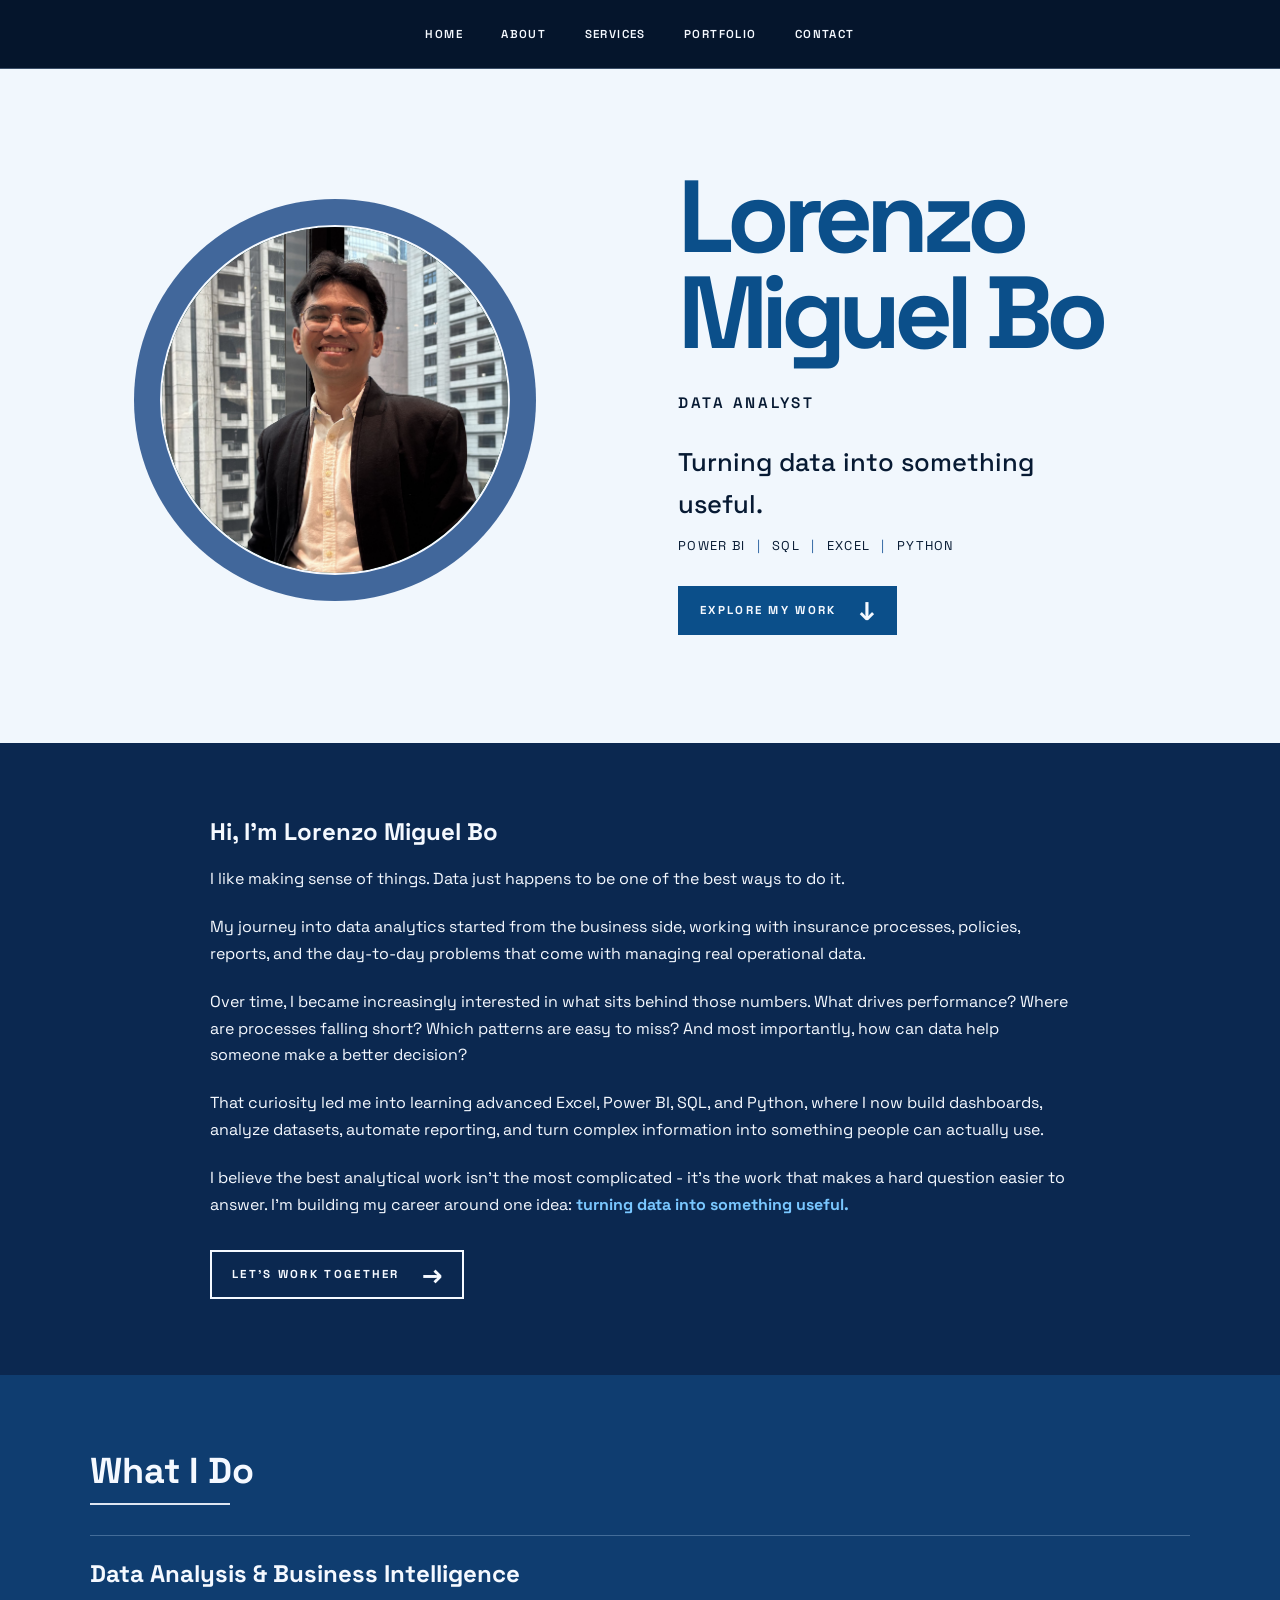
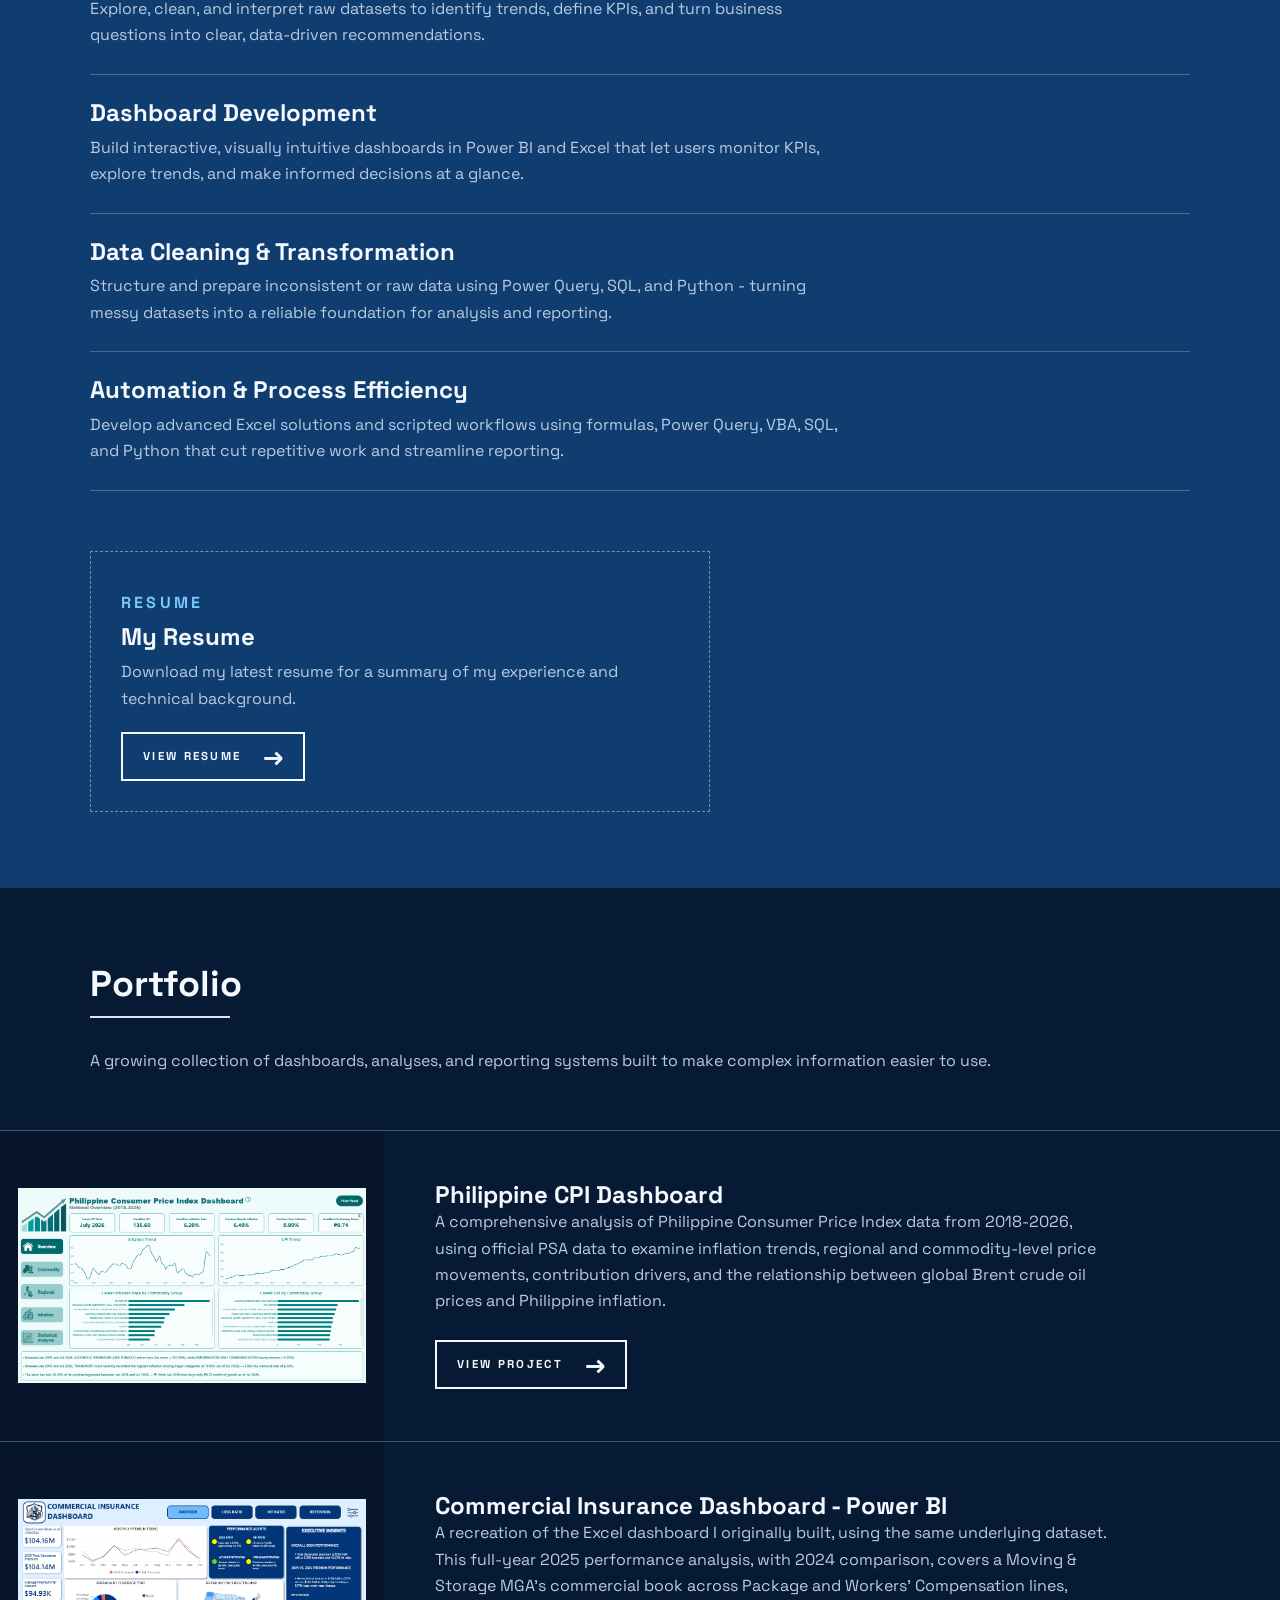
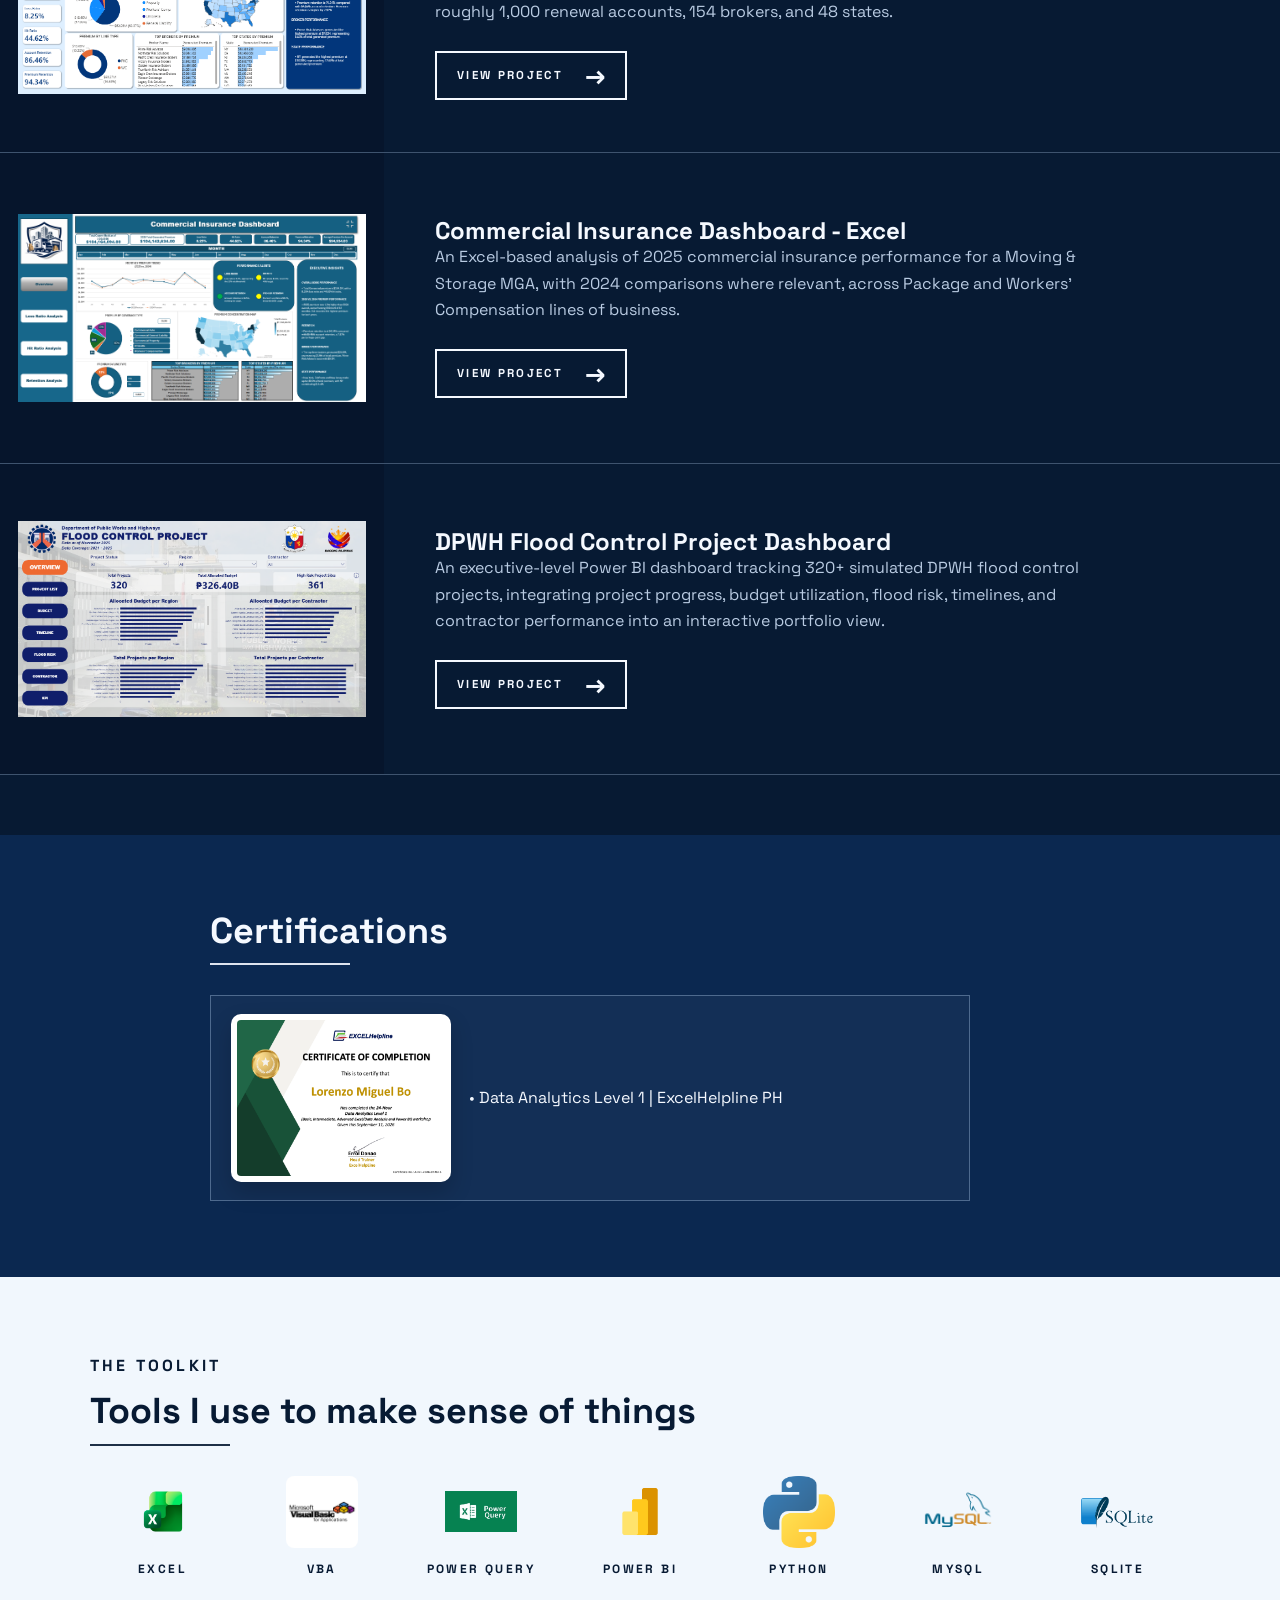
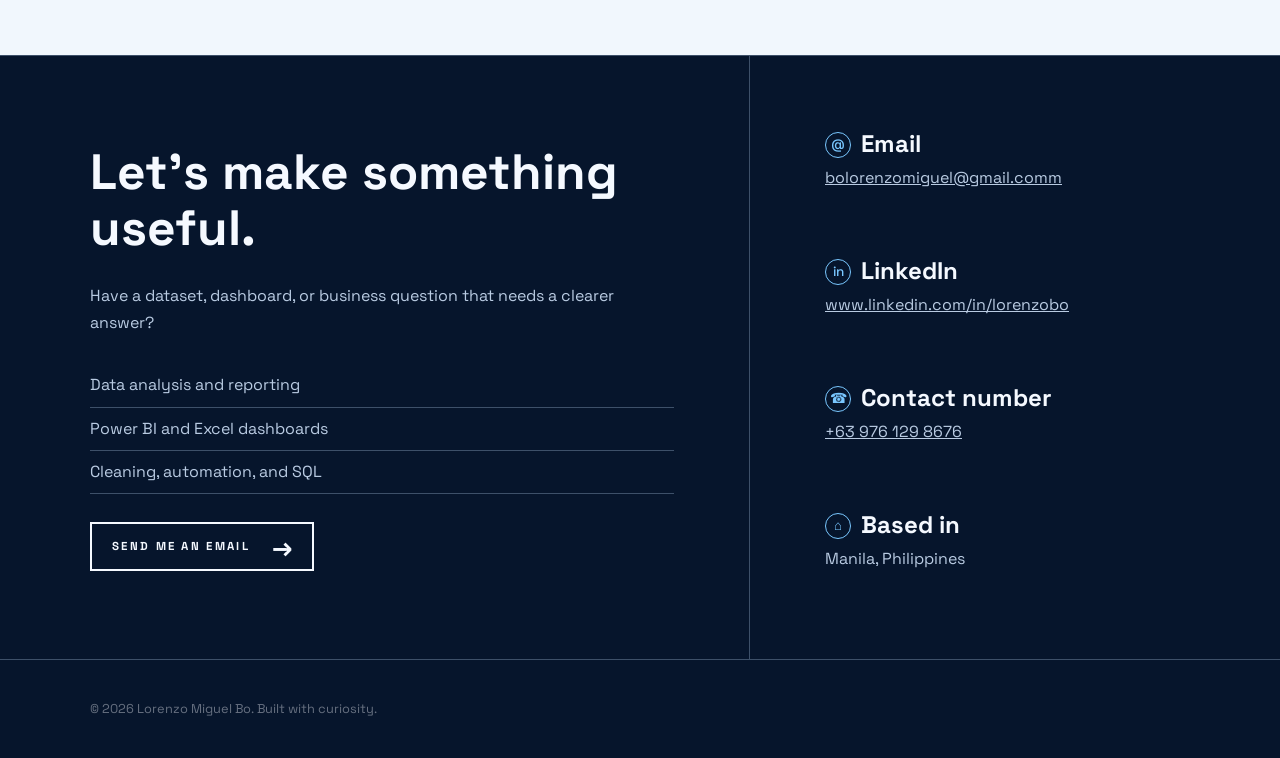
==== index.html @ 8371ee79 "Initial commit" ====
<!doctype html>
<html lang="en">
<head>
  <meta charset="utf-8">
  <meta name="viewport" content="width=device-width, initial-scale=1">
  <meta name="description" content="Lorenzo Miguel Bo - Data Analyst portfolio">
  <title>Lorenzo Miguel Bo | Data Analyst</title>
  <link rel="preconnect" href="https://fonts.googleapis.com">
  <link rel="preconnect" href="https://fonts.gstatic.com" crossorigin>
  <link href="https://fonts.googleapis.com/css2?family=DM+Mono:wght@400;500&family=Space+Grotesk:wght@400;500;600;700&display=swap" rel="stylesheet">
  <link rel="stylesheet" href="styles.css">
</head>
<body>
  <nav class="site-nav" aria-label="Main navigation">
    <div class="page-shell nav-inner">
      <div class="nav-links">
        <a href="#home">Home</a>
        <a href="#about">About</a>
        <a href="#what-i-do">Services</a>
        <a href="#portfolio">Portfolio</a>
        <a href="#contact">Contact</a>
      </div>
    </div>
  </nav>

  <header class="hero" id="home">
    <div class="page-shell">
      <div class="hero-grid">
        <div class="hero-photo portrait image-slot"><img src="Updated portrait.jpg" alt="Portrait of Lorenzo Miguel Bo"></div>
        <div class="hero-copy">
          <h1 class="hero-title">Lorenzo<br>Miguel Bo</h1>
          <p class="hero-kicker">Data Analyst</p>
          <p class="hero-tagline">Turning data into something useful.</p>
          <p class="hero-tools">Power BI <span>|</span> SQL <span>|</span> Excel <span>|</span> Python</p>
          <a class="button hero-button" href="#about">Explore my work <span aria-hidden="true">&#8595;</span></a>
        </div>
      </div>
    </div>
  </header>

  <main>
    <section class="section about" id="about">
      <div class="page-shell about-grid">
        <div class="copy">
          <h3>Hi, I'm Lorenzo Miguel Bo</h3>
          <p>I like making sense of things. Data just happens to be one of the best ways to do it.</p>
          <p>My journey into data analytics started from the business side, working with insurance processes, policies, reports, and the day-to-day problems that come with managing real operational data.</p>
          <p>Over time, I became increasingly interested in what sits behind those numbers. What drives performance? Where are processes falling short? Which patterns are easy to miss? And most importantly, how can data help someone make a better decision?</p>
          <p>That curiosity led me into learning advanced Excel, Power BI, SQL, and Python, where I now build dashboards, analyze datasets, automate reporting, and turn complex information into something people can actually use.</p>
          <p>I believe the best analytical work isn't the most complicated - it's the work that makes a hard question easier to answer. I'm building my career around one idea: <span class="tagline-highlight">turning data into something useful.</span></p>
          <a class="button" href="#contact">Let's work together <span aria-hidden="true">&#8594;</span></a>
        </div>
      </div>
    </section>

    <section class="section what-i-do" id="what-i-do">
      <div class="page-shell">
        <h2>What I Do</h2>
        <div class="short-rule"></div>
        <div class="expertise-list">
          <article class="expertise-item"><div><h3>Data Analysis &amp; Business Intelligence</h3><p>Explore, clean, and interpret raw datasets to identify trends, define KPIs, and turn business questions into clear, data-driven recommendations.</p></div></article>
          <article class="expertise-item"><div><h3>Dashboard Development</h3><p>Build interactive, visually intuitive dashboards in Power BI and Excel that let users monitor KPIs, explore trends, and make informed decisions at a glance.</p></div></article>
          <article class="expertise-item"><div><h3>Data Cleaning &amp; Transformation</h3><p>Structure and prepare inconsistent or raw data using Power Query, SQL, and Python - turning messy datasets into a reliable foundation for analysis and reporting.</p></div></article>
          <article class="expertise-item"><div><h3>Automation &amp; Process Efficiency</h3><p>Develop advanced Excel solutions and scripted workflows using formulas, Power Query, VBA, SQL, and Python that cut repetitive work and streamline reporting.</p></div></article>
        </div>
        <div class="resume-placeholder"><p class="eyebrow">Resume</p><h3>My Resume</h3><p>Download my latest resume for a summary of my experience and technical background.</p><a class="button" href="Resume/Lorenzo Miguel Bo - Resume.pdf" target="_blank" rel="noopener noreferrer">View resume <span aria-hidden="true">&#8594;</span></a></div>
      </div>
    </section>

    <section class="section portfolio" id="portfolio">
      <div class="page-shell">
        <h2>Portfolio</h2>
        <div class="short-rule"></div>
        <p class="section-lede">A growing collection of dashboards, analyses, and reporting systems built to make complex information easier to use.</p>
      </div>

      <div class="project-list">
        <article class="project-row">
          <div class="project-media image-slot"><img src="Philippine CPI Dashboard.png" alt="Philippine Consumer Price Index Power BI dashboard"></div>
          <div class="project-copy"><h3>Philippine CPI Dashboard</h3><p>A comprehensive analysis of Philippine Consumer Price Index data from 2018-2026, using official PSA data to examine inflation trends, regional and commodity-level price movements, contribution drivers, and the relationship between global Brent crude oil prices and Philippine inflation.</p><a class="button" href="philippine-cpi-dashboard.html">View project <span aria-hidden="true">&#8594;</span></a></div>
        </article>
        <article class="project-row">
          <div class="project-media image-slot"><img src="Commercial Insurance Dashboard - Power BI.png" alt="Commercial Insurance Power BI dashboard"></div>
          <div class="project-copy"><h3>Commercial Insurance Dashboard - Power BI</h3><p>A recreation of the Excel dashboard I originally built, using the same underlying dataset. This full-year 2025 performance analysis, with 2024 comparison, covers a Moving &amp; Storage MGA's commercial book across Package and Workers' Compensation lines, roughly 1,000 renewal accounts, 154 brokers, and 48 states.</p><a class="button" href="commercial-insurance-dashboard.html">View project <span aria-hidden="true">&#8594;</span></a></div>
        </article>
        <article class="project-row">
          <div class="project-media image-slot"><img src="Commercial Insurance Dashboard - Excel.png" alt="Commercial Insurance Excel dashboard"></div>
          <div class="project-copy"><h3>Commercial Insurance Dashboard - Excel</h3><p>An Excel-based analysis of 2025 commercial insurance performance for a Moving &amp; Storage MGA, with 2024 comparisons where relevant, across Package and Workers' Compensation lines of business.</p><a class="button" href="commercial-insurance-dashboard-excel.html">View project <span aria-hidden="true">&#8594;</span></a></div>
        </article>
        <article class="project-row">
          <div class="project-media image-slot"><img src="DPWH Flood Control Project Dashboard.png" alt="DPWH Flood Control Project dashboard"></div>
          <div class="project-copy"><h3>DPWH Flood Control Project Dashboard</h3><p>An executive-level Power BI dashboard tracking 320+ simulated DPWH flood control projects, integrating project progress, budget utilization, flood risk, timelines, and contractor performance into an interactive portfolio view.</p><a class="button" href="dpwh-flood-control-project-dashboard.html">View project <span aria-hidden="true">&#8594;</span></a></div>
        </article>
      </div>
    </section>

    <section class="section credentials">
      <div class="page-shell certifications">
        <h2>Certifications</h2>
        <div class="short-rule"></div>
        <div class="certificate-item">
          <img src="Certificates/Lorenzo Miguel Bo - Data Analytics Level 1.png" alt="Data Analytics Level 1 certificate from ExcelHelpline PH">
          <p>• Data Analytics Level 1 | ExcelHelpline PH</p>
        </div>
      </div>
    </section>

    <section class="section tools" id="tools"><div class="page-shell"><p class="eyebrow">The toolkit</p><h2>Tools I use to make sense of things</h2><div class="short-rule"></div><div class="tool-list">
      <div class="tool"><img src="Excel.png" alt=""><span>Excel</span></div>
      <div class="tool"><img src="VBA.png" alt=""><span>VBA</span></div>
      <div class="tool"><img src="Power Query.webp" alt=""><span>Power Query</span></div>
      <div class="tool"><img src="Power BI.png" alt=""><span>Power BI</span></div>
      <div class="tool"><img src="Python.webp" alt=""><span>Python</span></div>
      <div class="tool"><img src="MySQL.png" alt=""><span>MySQL</span></div>
      <div class="tool"><img src="SQLite.png" alt=""><span>SQLite</span></div>
    </div></div></section>

    <section class="contact" id="contact">
      <div class="page-shell contact-grid">
        <div class="contact-intro"><h2>Let's make something useful.</h2><p>Have a dataset, dashboard, or business question that needs a clearer answer?</p><ul class="contact-services"><li>Data analysis and reporting</li><li>Power BI and Excel dashboards</li><li>Cleaning, automation, and SQL</li></ul><a class="button" href="mailto:bolorenzomiguel@gmail.comm">Send me an email <span aria-hidden="true">&#8594;</span></a></div>
        <div class="contact-details"><div><h3><span class="contact-icon" aria-hidden="true">@</span>Email</h3><a href="mailto:bolorenzomiguel@gmail.comm">bolorenzomiguel@gmail.comm</a></div><div><h3><span class="contact-icon" aria-hidden="true">in</span>LinkedIn</h3><a href="https://www.linkedin.com/in/lorenzobo/" target="_blank" rel="noopener noreferrer">www.linkedin.com/in/lorenzobo</a></div><div><h3><span class="contact-icon" aria-hidden="true">&#9742;</span>Contact number</h3><a href="tel:+639761298676">+63 976 129 8676</a></div><div><h3><span class="contact-icon" aria-hidden="true">&#8962;</span>Based in</h3><p>Manila, Philippines</p></div></div>
      </div>
    </section>
  </main>

  <footer class="footer"><div class="page-shell"><p>&copy; 2026 Lorenzo Miguel Bo. Built with curiosity.</p></div></footer>
</body>
</html>
---- styles.css ----
:root {
  --ink: #f5f9ff;
  --muted: #b9cbe2;
  --navy: #071a33;
  --navy-soft: #0d2d56;
  --line: rgba(190, 216, 245, 0.3);
  --aqua: #79c7ff;
  --card-ink: #102f58;
  --green: #5ca9ee;
}

* { box-sizing: border-box; }
html { scroll-behavior: smooth; }
body { margin: 0; background: var(--navy); color: var(--ink); font-family: "Space Grotesk", sans-serif; line-height: 1.65; }
a { color: inherit; }
.page-shell { width: min(1100px, calc(100% - 9vw)); margin: 0 auto; }
.site-nav { position: sticky; top: 0; z-index: 20; background: rgba(6, 21, 44, .96); border-bottom: 1px solid var(--line); backdrop-filter: blur(12px); }
.nav-inner { min-height: 68px; display: flex; align-items: center; justify-content: center; gap: 30px; }
.nav-links { display: flex; align-items: center; gap: clamp(18px, 3vw, 42px); }
.nav-links a { color: var(--ink); font-size: .72rem; font-weight: 600; letter-spacing: .12em; text-decoration: none; text-transform: uppercase; }
.nav-links a:hover, .nav-links a:focus-visible { color: var(--aqua); }
.section { padding: 76px 0; }
.hero { background: #f1f7fd; color: var(--navy); padding: 96px 0 108px; }
.hero-grid { display: grid; grid-template-columns: minmax(280px, 390px) 1fr; align-items: center; gap: clamp(50px, 10vw, 130px); max-width: 960px; margin: 0 auto; }
.hero-photo { width: min(390px, 80vw); border: 0; background: #41679b; box-shadow: 0 0 0 26px #41679b; animation: hero-reveal 900ms cubic-bezier(.22, 1, .36, 1) 900ms both; }
.hero-copy { padding-top: 4px; }
.hero-kicker, .hero-tagline, .hero-tools { color: var(--navy); }
.hero-kicker { margin: 28px 0 16px; font-size: .95rem; font-weight: 600; letter-spacing: .18em; text-transform: uppercase; animation: hero-reveal 700ms ease-out 2500ms both; }
.hero h1 { color: #0b4f8a; font-size: clamp(3.5rem, 8vw, 6.6rem); letter-spacing: -.07em; line-height: .94; }
.hero-title { animation: hero-title-in 850ms cubic-bezier(.22, 1, .36, 1) 150ms both; }
.hero-tagline { margin: 26px 0 10px; font-size: clamp(1.2rem, 2vw, 1.65rem); font-weight: 500; animation: hero-reveal 700ms ease-out 2800ms both; }
.hero-tools { margin: 0 0 30px; font-size: .8rem; letter-spacing: .1em; text-transform: uppercase; animation: hero-reveal 700ms ease-out 3050ms both; }
.hero-tools span { color: #3b6fa8; padding: 0 7px; }
.hero-button { animation: hero-reveal 700ms ease-out 3300ms both; }
.hero .button { border-color: #0b4f8a; background: #0b4f8a; color: var(--ink); }
.hero .button:hover { background: #083961; color: var(--ink); }
.site-nav { visibility: hidden; animation: nav-reveal 700ms ease-out 1900ms both; }
@keyframes hero-title-in {
  from { opacity: 0; transform: translateY(24px); }
  to { opacity: 1; transform: translateY(0); }
}
@keyframes hero-reveal {
  from { opacity: 0; transform: translateY(18px); }
  to { opacity: 1; transform: translateY(0); }
}
@keyframes nav-reveal {
  from { opacity: 0; transform: translateY(-12px); visibility: hidden; }
  to { opacity: 1; transform: translateY(0); visibility: visible; }
}
@media (prefers-reduced-motion: reduce) {
  .site-nav, .hero-title, .hero-photo, .hero-kicker, .hero-tagline, .hero-tools, .hero-button { animation: none; opacity: 1; transform: none; visibility: visible; }
}
.eyebrow, .button, .tool-list span { letter-spacing: .2em; text-transform: uppercase; font-weight: 700; }
.eyebrow { color: var(--aqua); font-size: 1rem; margin: 0 0 12px; }
.eyebrow span { color: var(--ink); }
.rule, .short-rule { height: 2px; background: var(--ink); }
.rule { width: 100%; margin-bottom: 26px; }
.short-rule { width: 140px; margin: 12px 0 30px; opacity: .9; }
h1, h2, h3, h4 { font-family: "Space Grotesk", sans-serif; line-height: 1.12; }
h1 { font-size: clamp(3.4rem, 7vw, 6.8rem); letter-spacing: -.05em; margin: 0; max-width: 1050px; }
h1 em { color: var(--aqua); font-style: normal; }
h2 { font-size: 2.25rem; margin: 0; }
h3 { font-size: 1.5rem; margin: 0; }
p { color: var(--muted); }
.hero-bottom { display: flex; align-items: center; gap: 42px; margin-top: 62px; max-width: 830px; }
.intro { max-width: 470px; margin: 0; text-transform: uppercase; letter-spacing: .2em; font-size: .77rem; font-weight: 700; color: var(--ink); }
.button { display: inline-flex; align-items: center; justify-content: center; gap: 22px; border: 2px solid var(--ink); padding: 13px 20px; text-decoration: none; font-size: .72rem; white-space: nowrap; transition: background .2s, color .2s, transform .2s; }
.button span { font-size: 1.6rem; line-height: 0; letter-spacing: 0; }
.button:hover { background: var(--ink); color: var(--navy); transform: translateY(-2px); }
.about { background: #0b2850; }
.about-grid { display: block; max-width: 860px; }
.image-slot { background: #214d47; display: grid; place-items: center; color: var(--aqua); text-align: center; font-size: .8rem; padding: 24px; }
.portrait { width: min(350px, 80vw); aspect-ratio: 1; border-radius: 50%; border: 2px solid var(--ink); overflow: hidden; padding: 0; }
.portrait img { width: 100%; height: 100%; object-fit: cover; object-position: center 30%; display: block; filter: saturate(.88); }
.copy h3 { margin: 0 0 20px; color: var(--ink); }
.copy p { margin: 0 0 22px; color: var(--ink); }
.copy strong { color: var(--ink); }
.tagline-highlight { color: #79c7ff; font-weight: 700; }
.copy .button { margin-top: 10px; }
.what-i-do { background: #0f3d70; }
.expertise-list { border-top: 1px solid var(--line); }
.expertise-item { display: grid; grid-template-columns: 1fr; padding: 25px 0; border-bottom: 1px solid var(--line); }
.expertise-item > span { color: var(--aqua); font-family: "DM Mono", monospace; font-size: .8rem; padding-top: 4px; }
.expertise-item h3 { color: var(--ink); margin: 0 0 8px; }
.expertise-item p { max-width: 760px; margin: 0; }
.resume-placeholder { margin-top: 60px; border: 1px dashed rgba(190, 216, 245, .55); padding: 30px; max-width: 620px; }
.resume-placeholder .eyebrow { margin-bottom: 8px; }
.resume-placeholder h3 { margin: 0; }
.resume-placeholder p { margin: 8px 0 20px; }
.portfolio { background: var(--navy); padding-bottom: 60px; }
.section-lede { max-width: 930px; margin: 0 0 55px; }
.project-list { border-top: 1px solid var(--line); }
.project-row { display: grid; grid-template-columns: 30% 1fr; min-height: 310px; border-bottom: 1px solid var(--line); }
.project-media { min-height: 310px; border-radius: 0; padding: 18px; display: flex; align-items: center; justify-content: center; background: #06152c; }
.project-media img { display: block; width: 100%; height: 100%; max-height: 274px; object-fit: contain; object-position: center; }
.project-copy { display: flex; flex-direction: column; justify-content: center; align-items: flex-start; padding: 40px 7vw 40px 4vw; }
.project-label { color: var(--aqua); font-family: "DM Mono", monospace; font-size: .72rem; letter-spacing: .12em; text-transform: uppercase; margin: 0 0 12px !important; }
.project-copy p { max-width: 680px; margin: 0 0 25px; }
.center-button { text-align: center; padding-top: 52px; }
.center-button .button { min-width: 360px; }
.credentials { background: #0b2850; }
.certifications { max-width: 860px; }
.certificate-placeholder { border: 1px dashed rgba(190, 216, 245, .55); padding: 24px; max-width: 620px; }
.certificate-item { display: flex; align-items: center; gap: 18px; border: 1px solid rgba(190, 216, 245, .35); background: rgba(255, 255, 255, .03); padding: 18px 20px; max-width: 760px; }
.certificate-item img { width: min(220px, 46vw); height: auto; object-fit: contain; border-radius: 10px; background: #ffffff; padding: 6px; box-shadow: 0 10px 22px rgba(0, 0, 0, 0.18); }
.certificate-item p { margin: 0; color: var(--ink); font-size: 1rem; }
.plain-list { color: var(--muted); padding-left: 24px; }
.plain-list li { margin: 9px 0; }
.subheading { margin-top: 48px; }
.tools { background: #f1f7fd; color: var(--navy); min-height: 260px; }
.tools .eyebrow, .tools h2, .tools .tool span { color: var(--navy); }
.tools .short-rule { background: var(--navy); }
.tool-list { display: grid; grid-template-columns: repeat(7, 1fr); gap: 14px; }
.tool { min-width: 0; display: flex; flex-direction: column; align-items: center; gap: 12px; color: var(--ink); text-align: center; }
.tool img { width: 72px; height: 72px; object-fit: contain; border-radius: 8px; }
.tool span { color: var(--ink); font-size: .75rem; }
.contact { background: #06152c; border-top: 1px solid var(--line); }
.contact-grid { display: grid; grid-template-columns: 1.2fr .8fr; }
.contact-intro { padding: 88px 75px 88px 0; border-right: 1px solid var(--line); }
.contact-intro h2 { font-size: 3.1rem; }
.contact-intro p { max-width: 590px; margin-top: 28px; }
.contact-services { list-style: none; padding: 0; max-width: 600px; margin: 28px 0; }
.contact-services li { border-bottom: 1px solid var(--line); padding: 8px 0; color: var(--muted); }
.contact-details { padding: 75px 0 50px 75px; display: grid; gap: 30px; }
.contact-details h3 { font-family: "Space Grotesk", sans-serif; margin-bottom: 7px; display: flex; align-items: center; gap: 10px; }
.contact-icon { width: 26px; height: 26px; display: inline-grid; place-items: center; border: 1px solid var(--aqua); border-radius: 50%; color: var(--aqua); font-size: .85rem; font-weight: 500; }
.contact-details p, .contact-details a { margin: 0; color: var(--muted); }
.footer { background: #06152c; border-top: 1px solid var(--line); padding: 38px 0; }
.socials { display: flex; gap: 12px; margin-bottom: 20px; }
.socials a { width: 32px; height: 32px; display: grid; place-items: center; border-radius: 50%; background: var(--ink); color: var(--navy); font-weight: 700; text-decoration: none; }
.footer p { margin: 0; color: rgba(198, 201, 212, .5); font-size: .8rem; }

@media (max-width: 850px) {
  .hero { padding: 82px 0 94px; }
  .hero-grid { grid-template-columns: 1fr; gap: 52px; }
  .hero-photo { margin: 0 auto; }
  .hero-copy { text-align: center; }
  .hero .button { margin: 0 auto; }
  .about-grid, .contact-grid { grid-template-columns: 1fr; display: grid; }
  .tool-list { grid-template-columns: repeat(4, 1fr); }
  .project-row { display: flex; flex-direction: column; }
  .project-media { min-height: 240px; padding: 14px; }
  .project-media img { max-height: 212px; }
  .project-copy { padding: 38px 9vw 48px; }
  .contact-intro { border-right: 0; border-bottom: 1px solid var(--line); padding: 65px 0; }
  .contact-details { padding: 55px 0 65px; }
}

@media (max-width: 520px) {
  .page-shell { width: min(100% - 40px, 1100px); }
  .nav-inner { min-height: 60px; }
  .nav-links { width: 100%; justify-content: space-between; gap: 8px; }
  .nav-links a { font-size: .59rem; letter-spacing: .05em; }
  .hero h1 { font-size: 3.8rem; }
  .eyebrow { font-size: .8rem; }
  .intro { font-size: .68rem; }
  .section { padding: 58px 0; }
  .center-button .button { min-width: 0; width: 100%; }
  .contact-intro h2 { font-size: 2.55rem; }
}
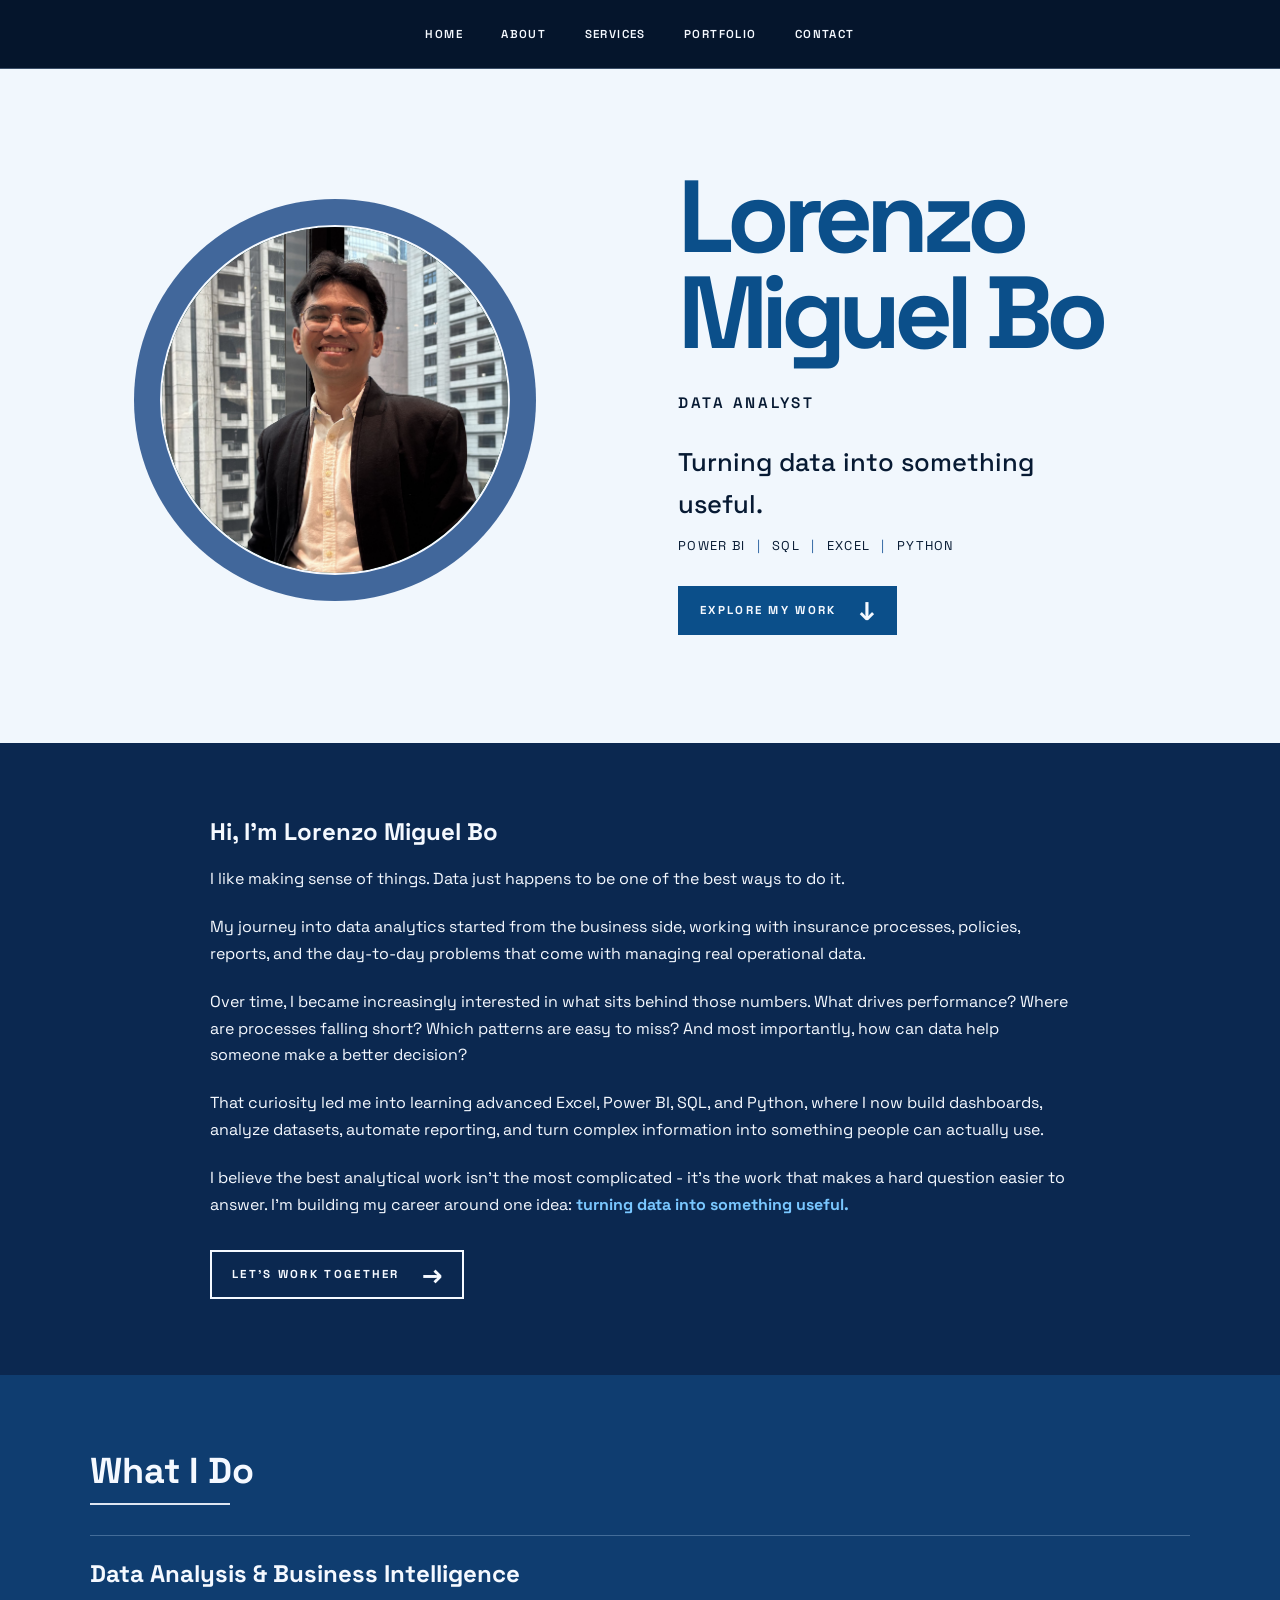
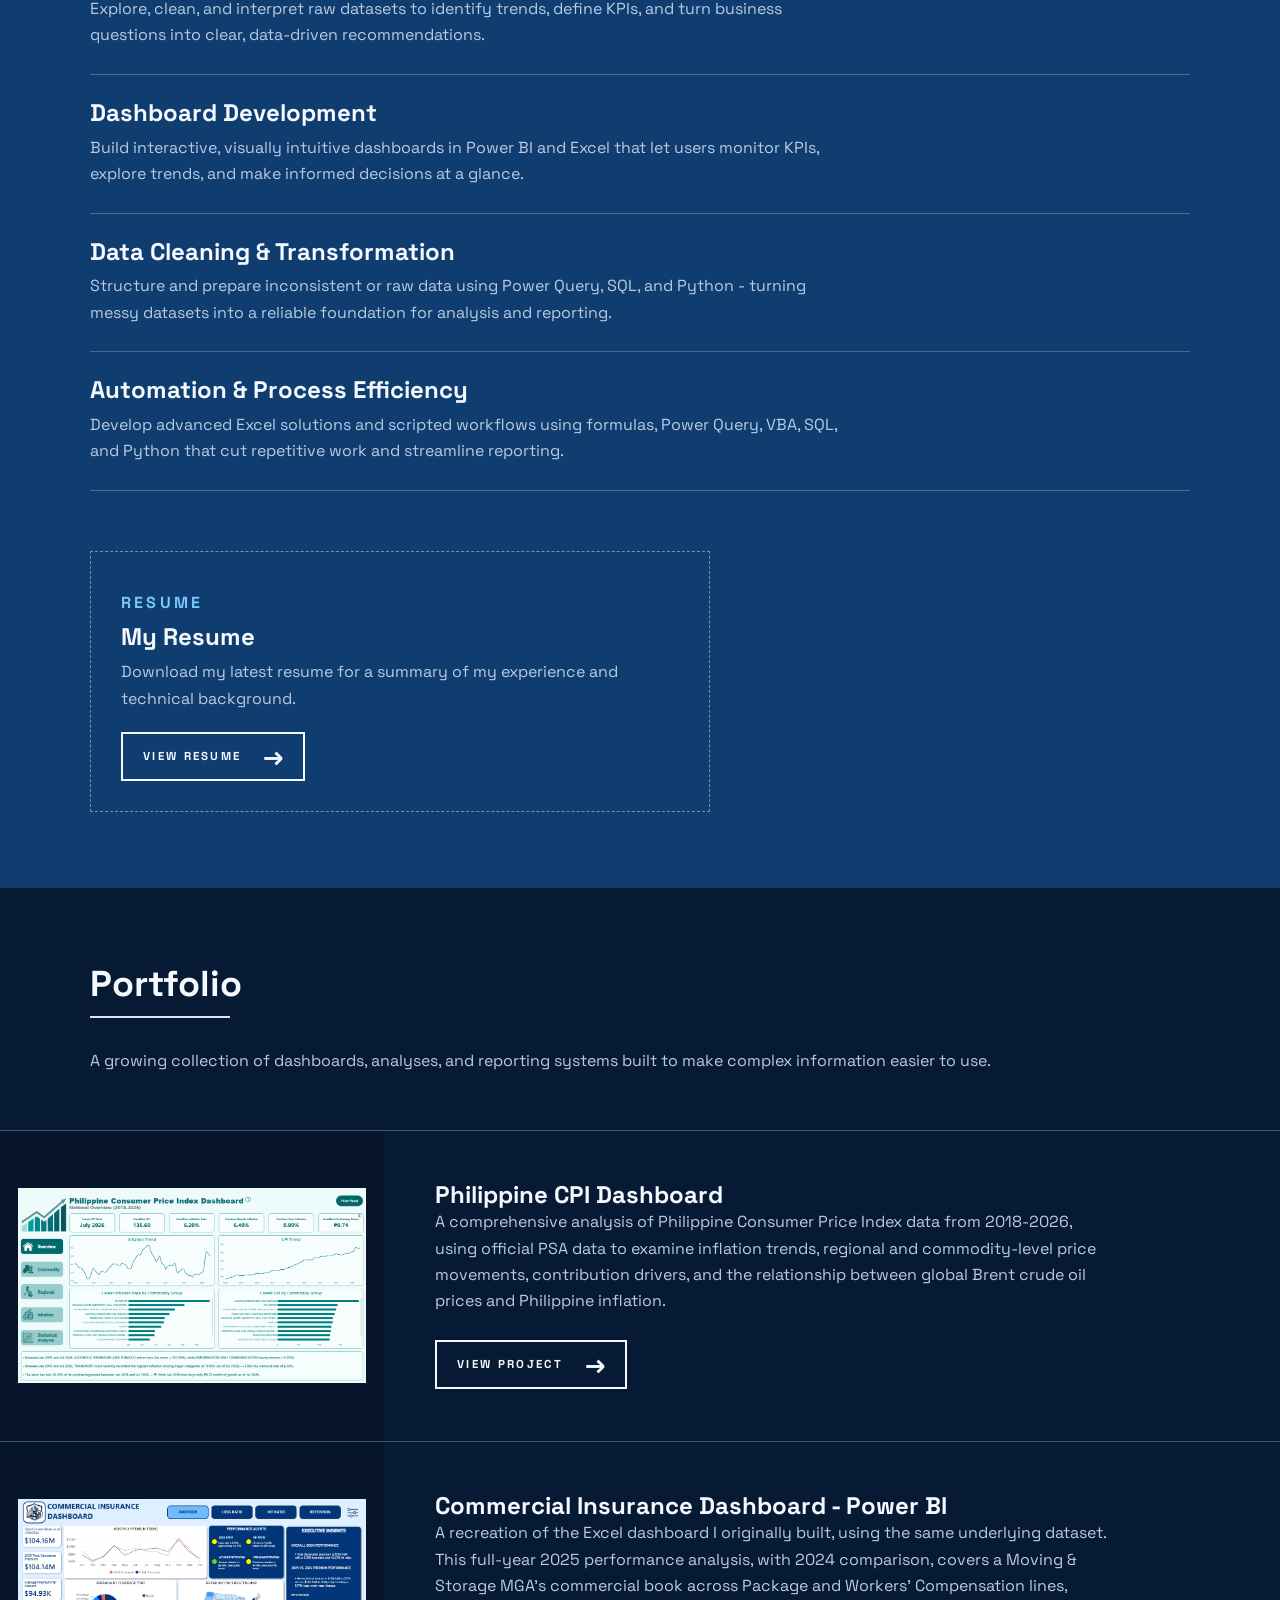
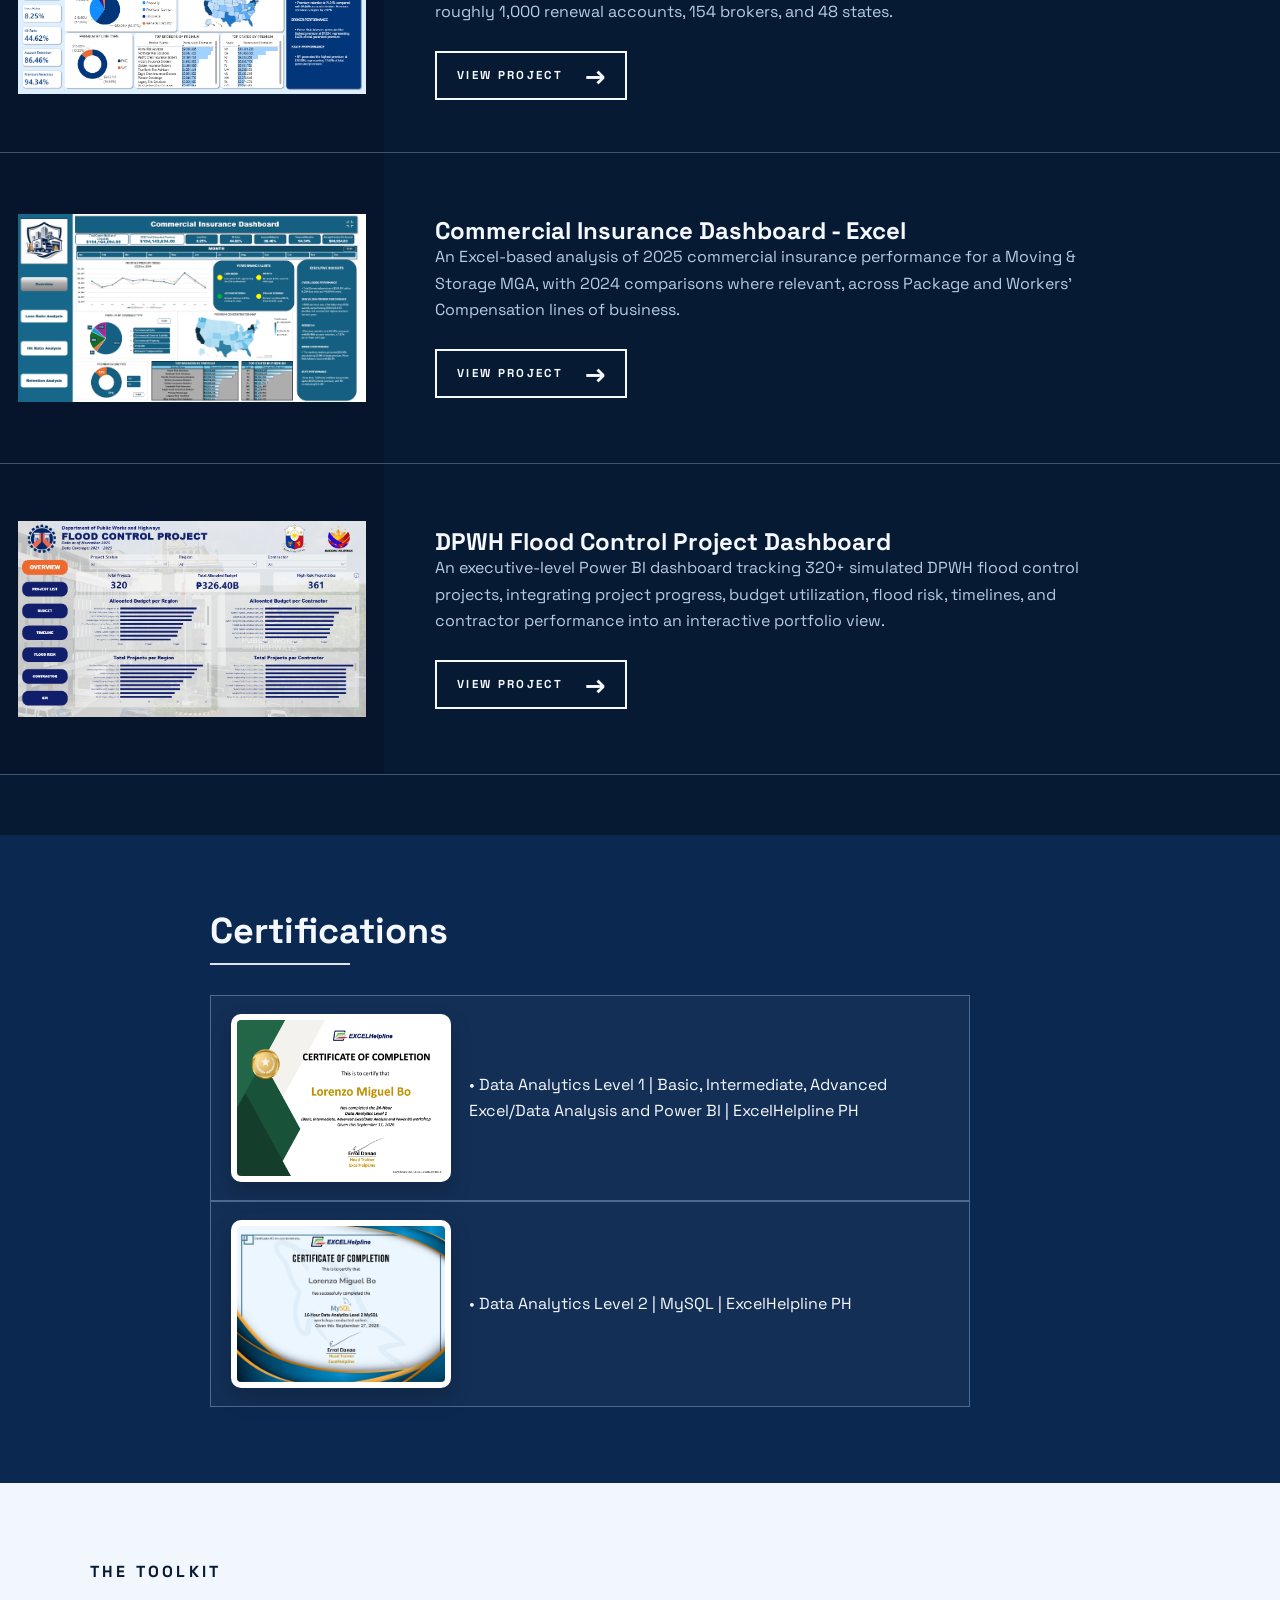
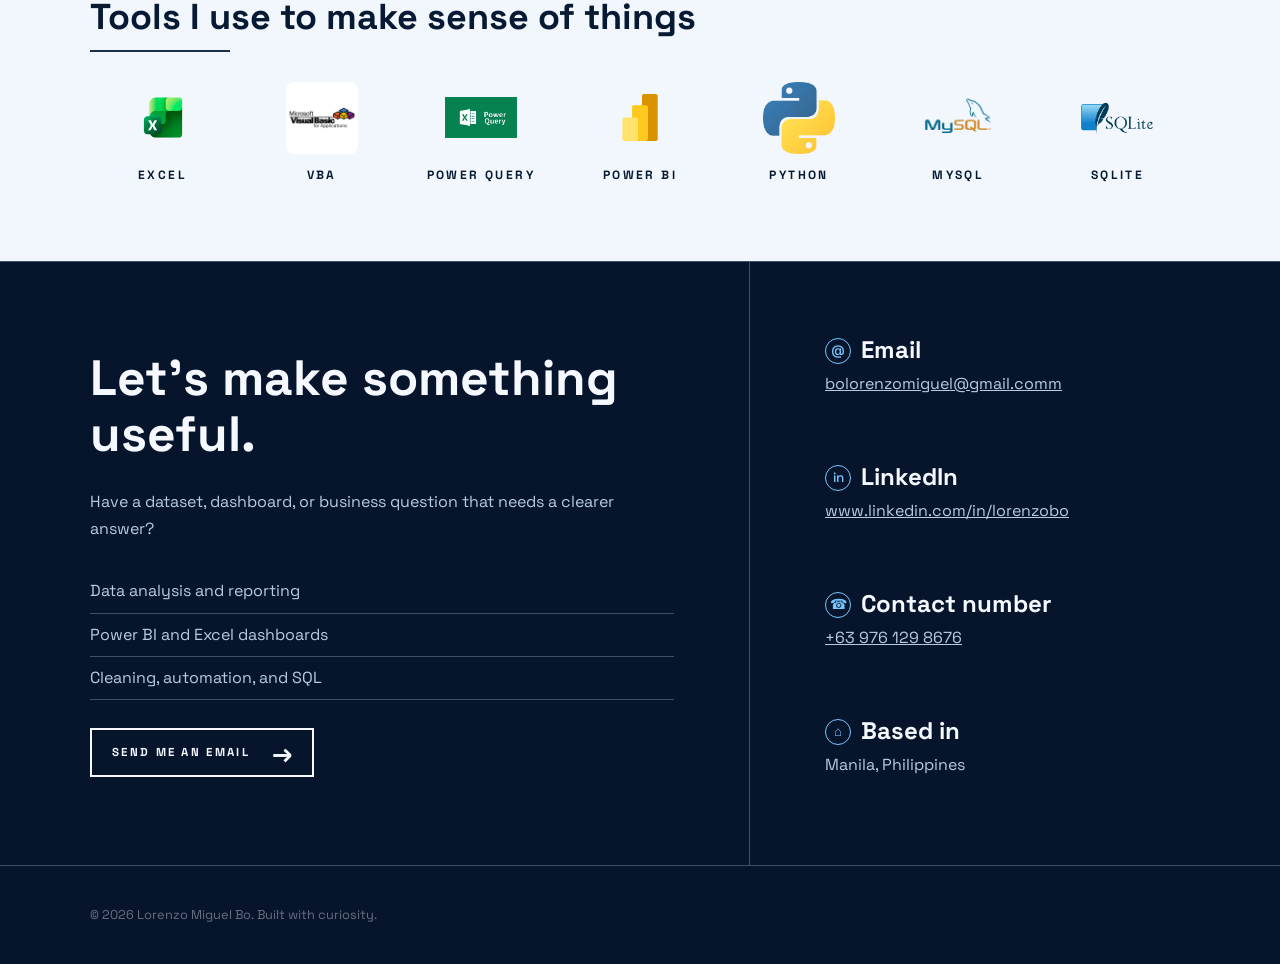
==== commit 8aac319e: "Update files" ====
--- a/index.html
+++ b/index.html
@@ -100,7 +100,11 @@
         <div class="short-rule"></div>
         <div class="certificate-item">
           <img src="Certificates/Lorenzo Miguel Bo - Data Analytics Level 1.png" alt="Data Analytics Level 1 certificate from ExcelHelpline PH">
-          <p>• Data Analytics Level 1 | ExcelHelpline PH</p>
+          <p>• Data Analytics Level 1 | Basic, Intermediate, Advanced Excel/Data Analysis and Power BI | ExcelHelpline PH</p>
+        </div>
+        <div class="certificate-item">
+          <img src="Certificates/Lorenzo Miguel Bo - Data Analytics Level 2.jpg" alt="Data Analytics Level 2 certificate from ExcelHelpline PH">
+          <p>• Data Analytics Level 2 | MySQL | ExcelHelpline PH</p>
         </div>
       </div>
     </section>
--- a/styles.css
+++ b/styles.css
@@ -13,6 +13,13 @@
 html { scroll-behavior: smooth; }
 body { margin: 0; background: var(--navy); color: var(--ink); font-family: "Space Grotesk", sans-serif; line-height: 1.65; }
 a { color: inherit; }
+.video-frame iframe {
+  display: block;
+  width: 100%;
+  aspect-ratio: 16 / 9;
+  height: auto;
+  border: 0;
+}
 .page-shell { width: min(1100px, calc(100% - 9vw)); margin: 0 auto; }
 .site-nav { position: sticky; top: 0; z-index: 20; background: rgba(6, 21, 44, .96); border-bottom: 1px solid var(--line); backdrop-filter: blur(12px); }
 .nav-inner { min-height: 68px; display: flex; align-items: center; justify-content: center; gap: 30px; }
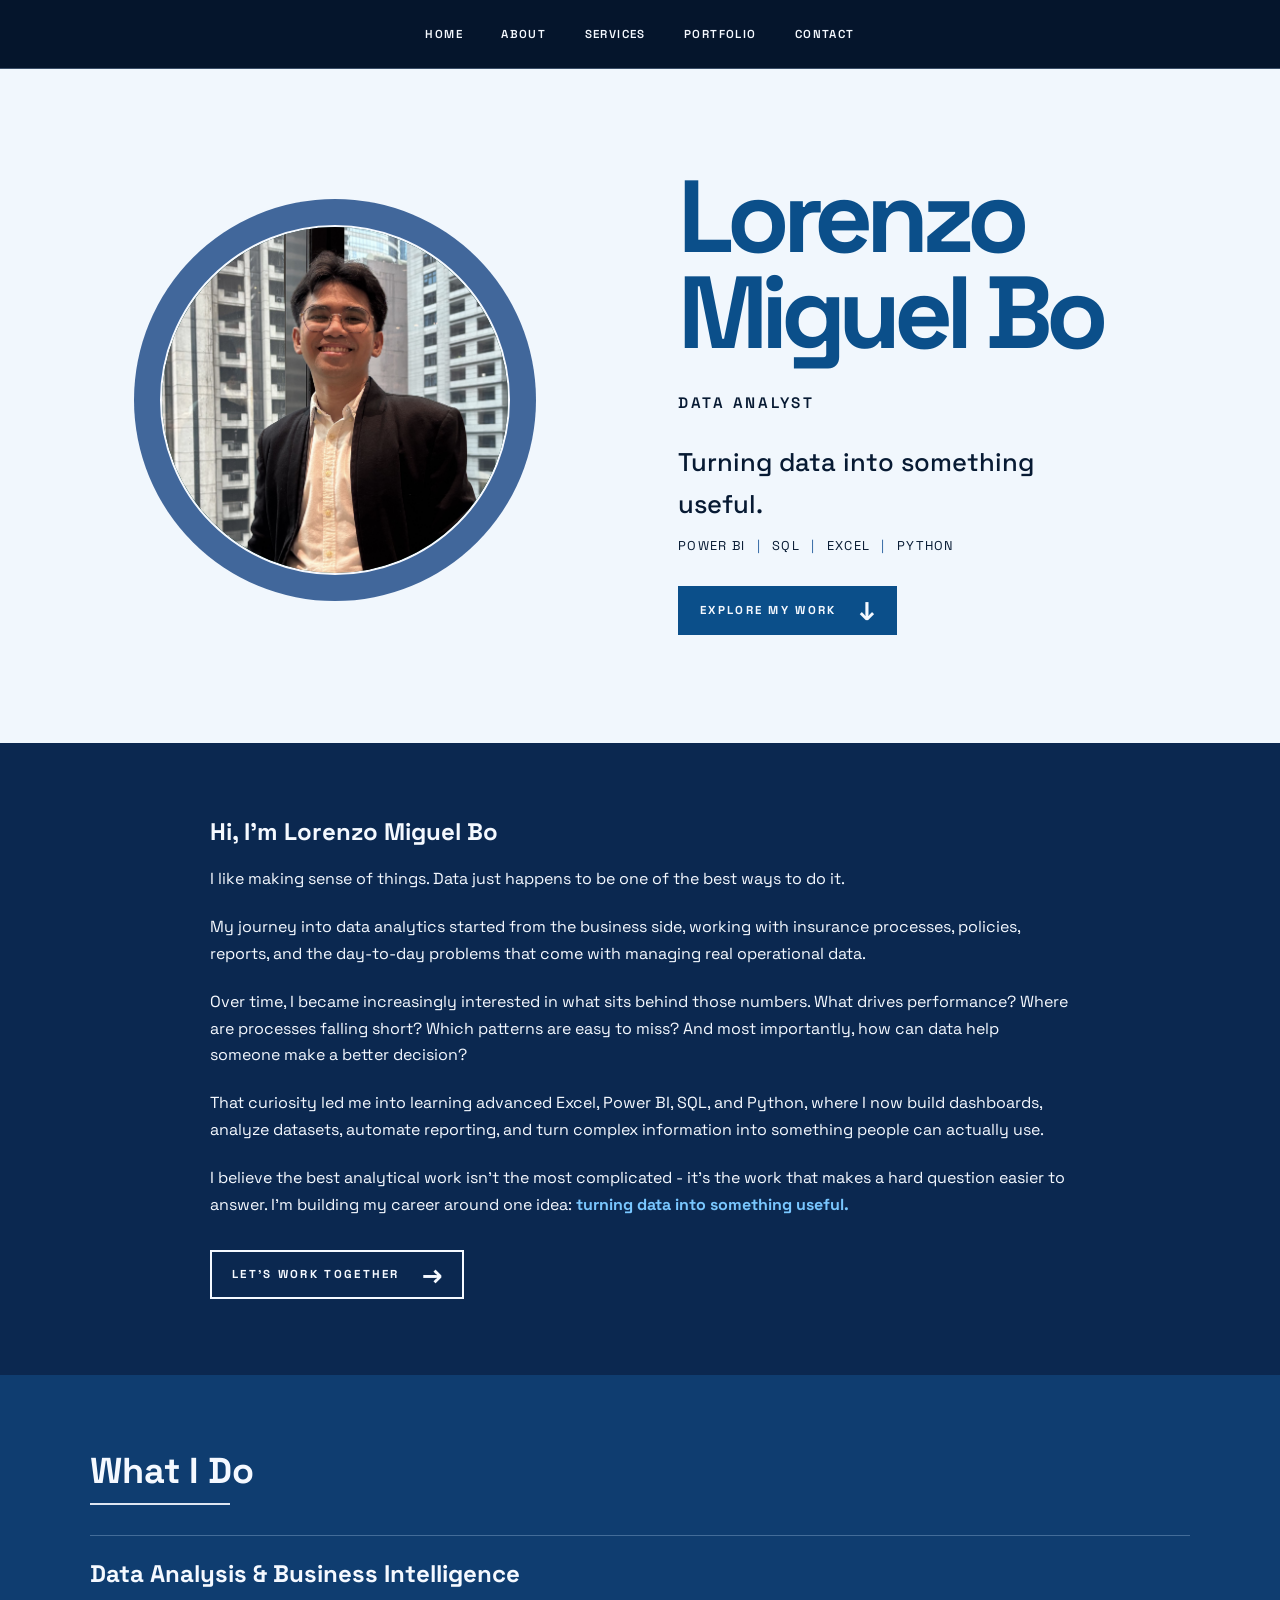
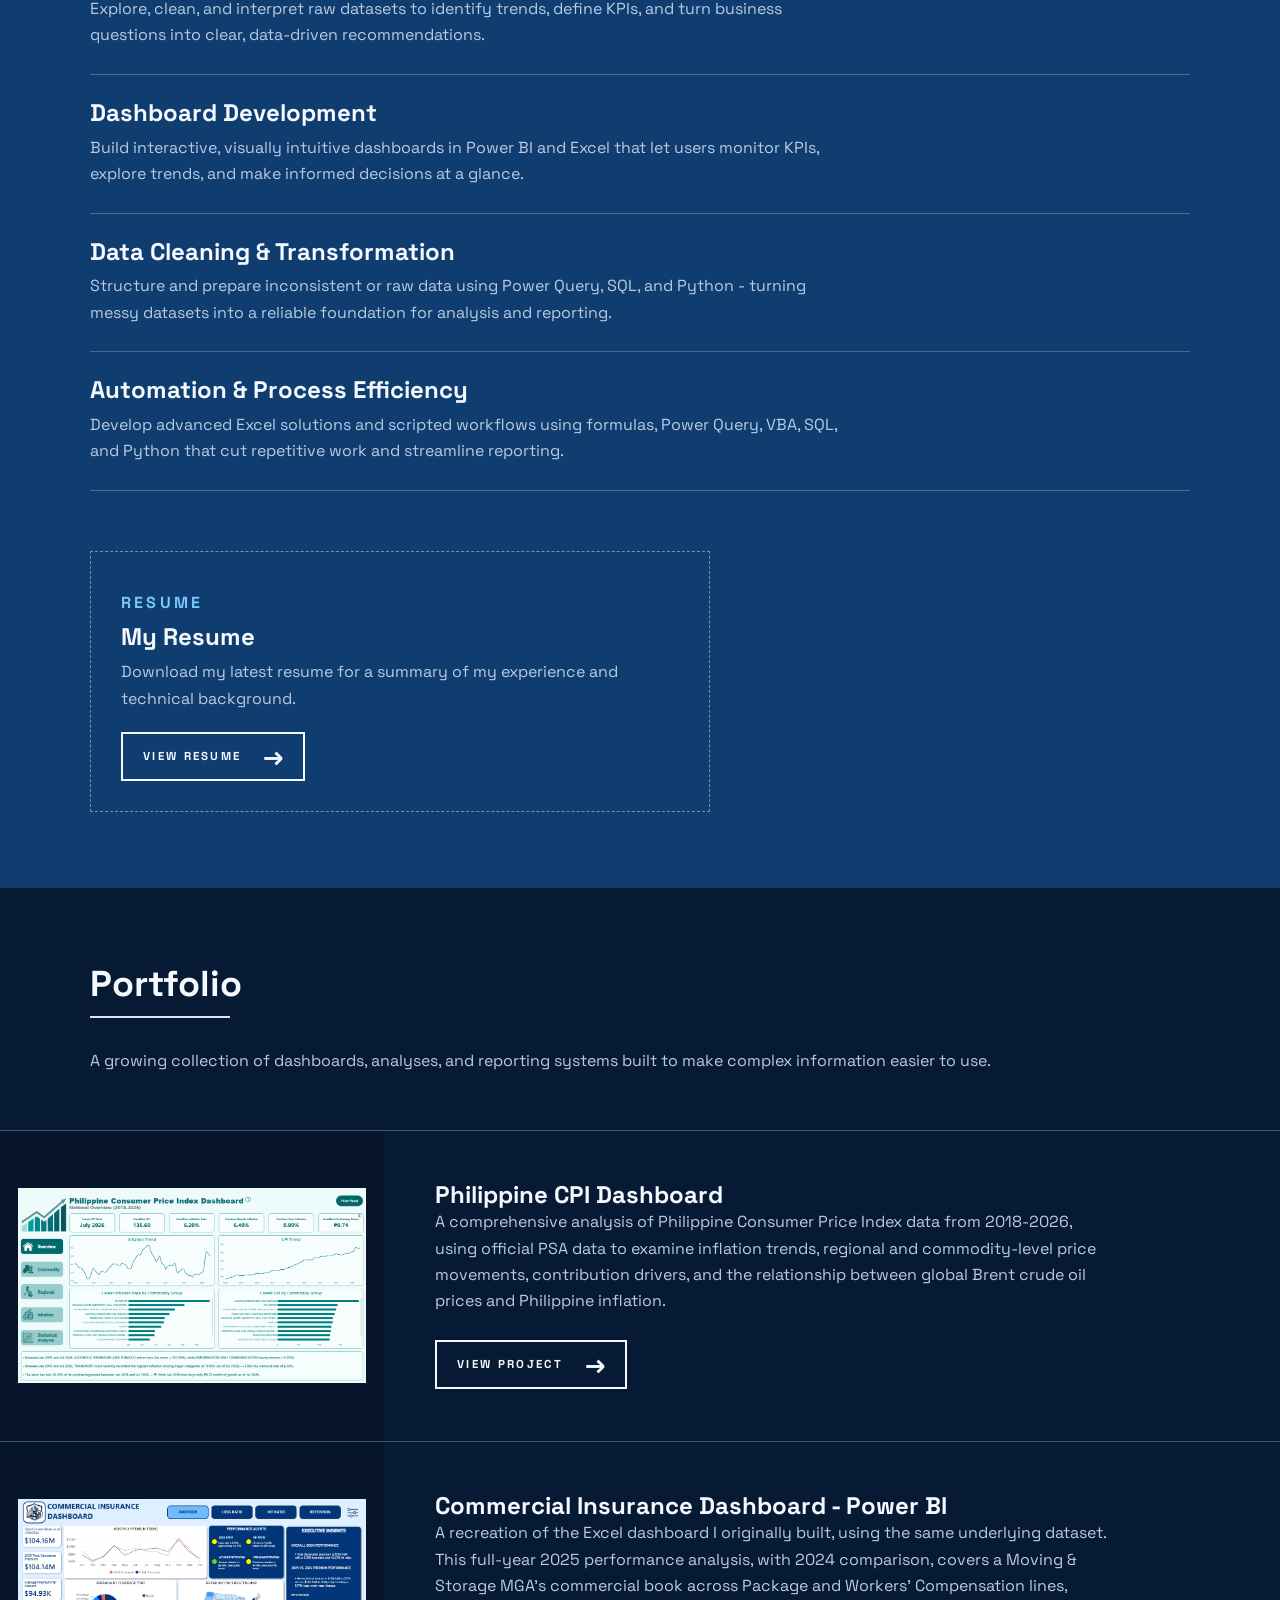
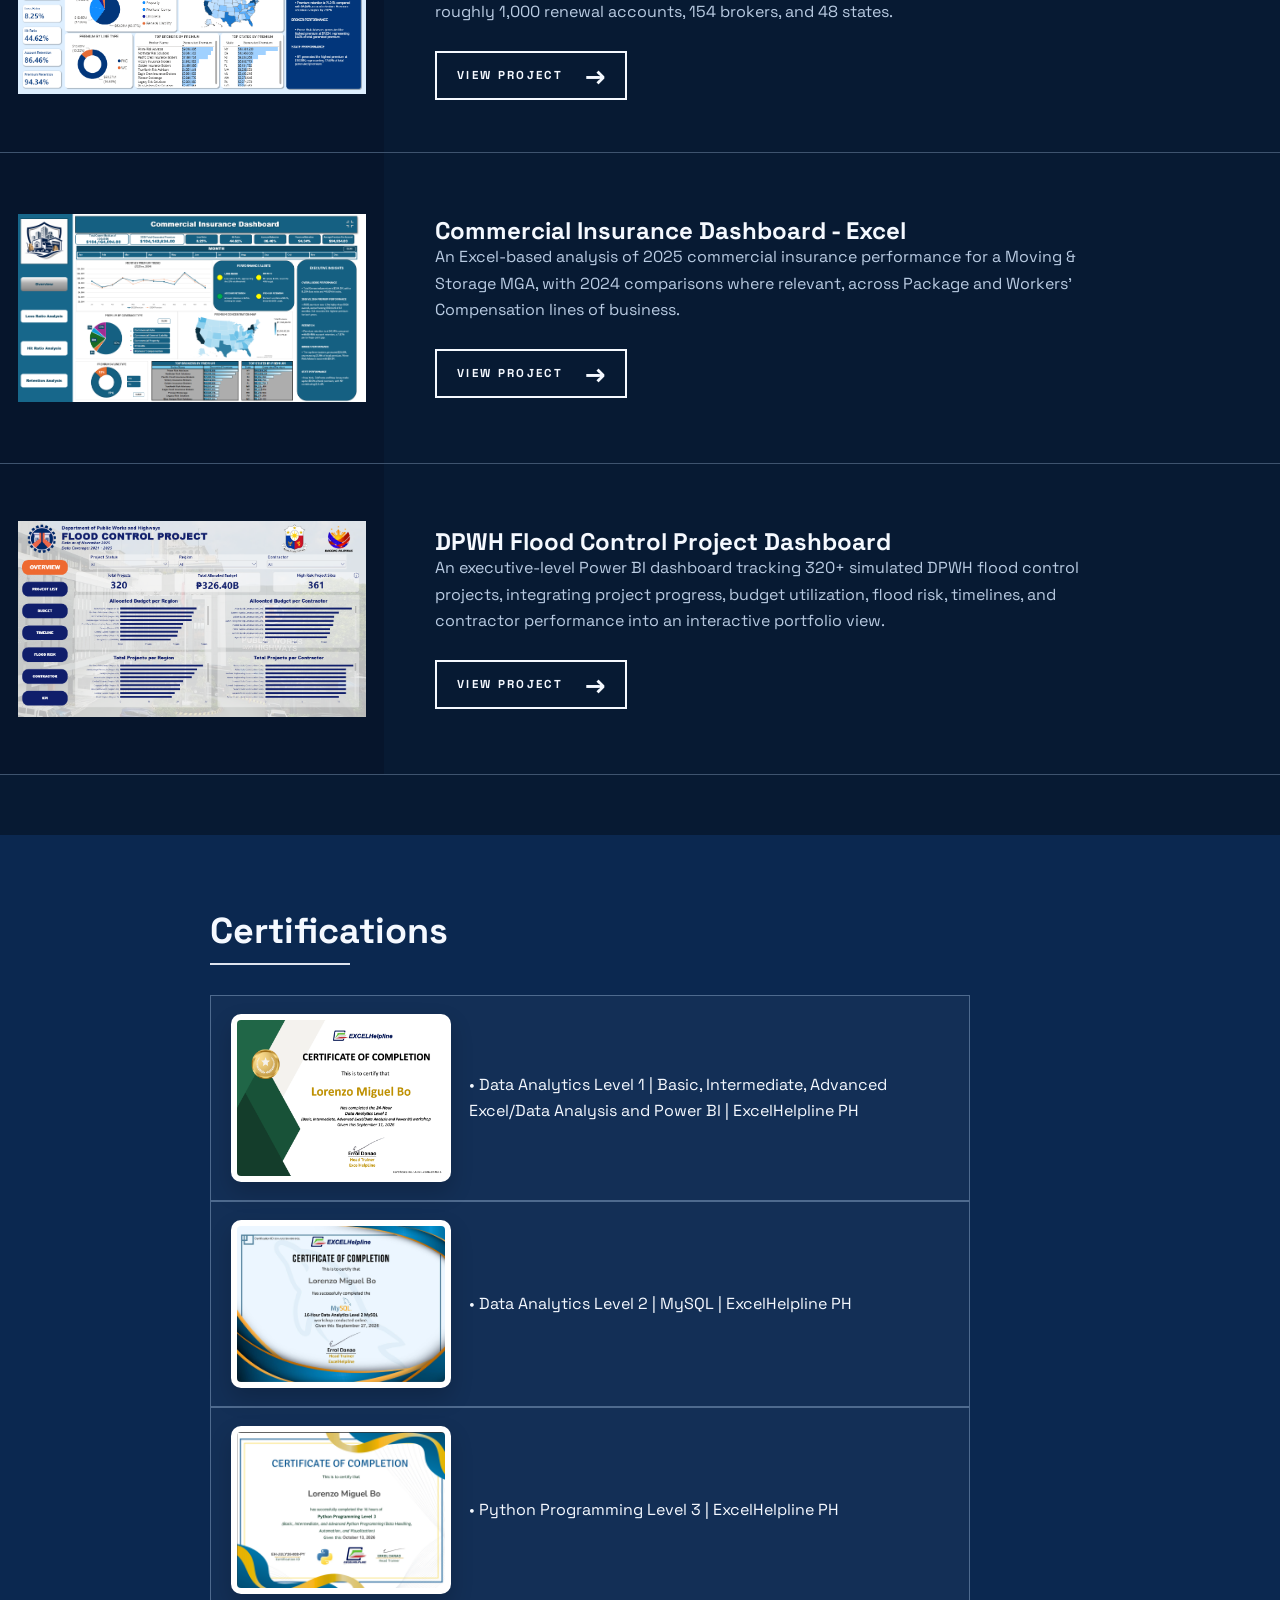
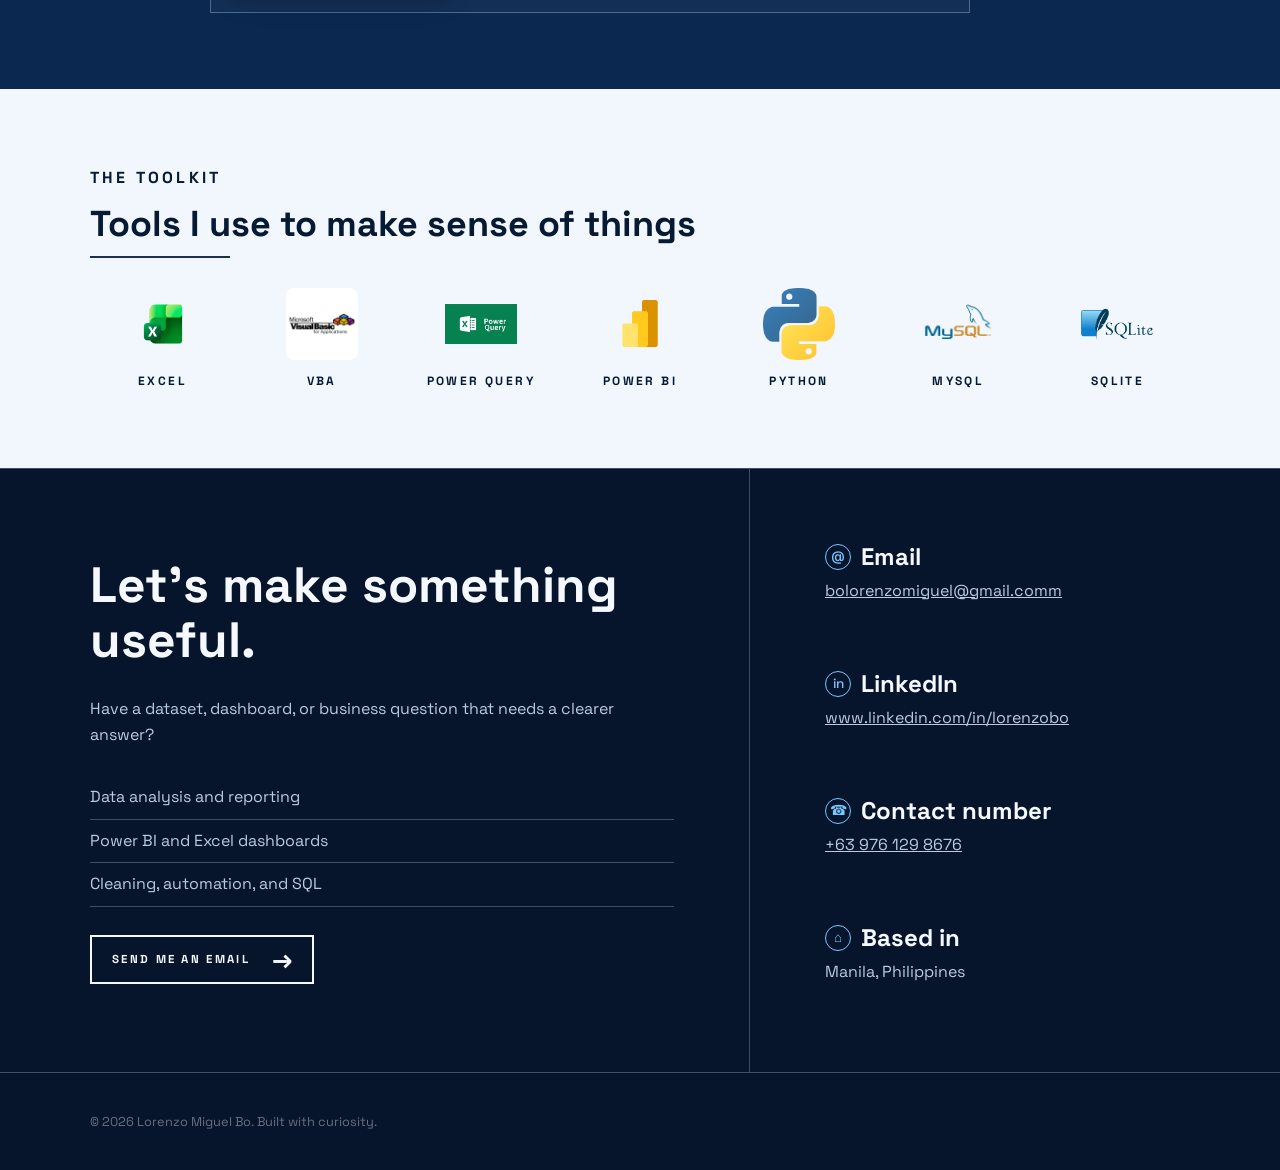
==== commit cc45c076: "Added new certificate and updated resume" ====
--- a/index.html
+++ b/index.html
@@ -106,6 +106,10 @@
           <img src="Certificates/Lorenzo Miguel Bo - Data Analytics Level 2.jpg" alt="Data Analytics Level 2 certificate from ExcelHelpline PH">
           <p>• Data Analytics Level 2 | MySQL | ExcelHelpline PH</p>
         </div>
+        <div class="certificate-item">
+          <img src="Certificates/Lorenzo Miguel Bo - Python Programming Level 3 Certification.png" alt="Python Programming Level 3 certificate from ExcelHelpline PH">
+          <p>• Python Programming Level 3 | ExcelHelpline PH</p>
+        </div>
       </div>
     </section>
 
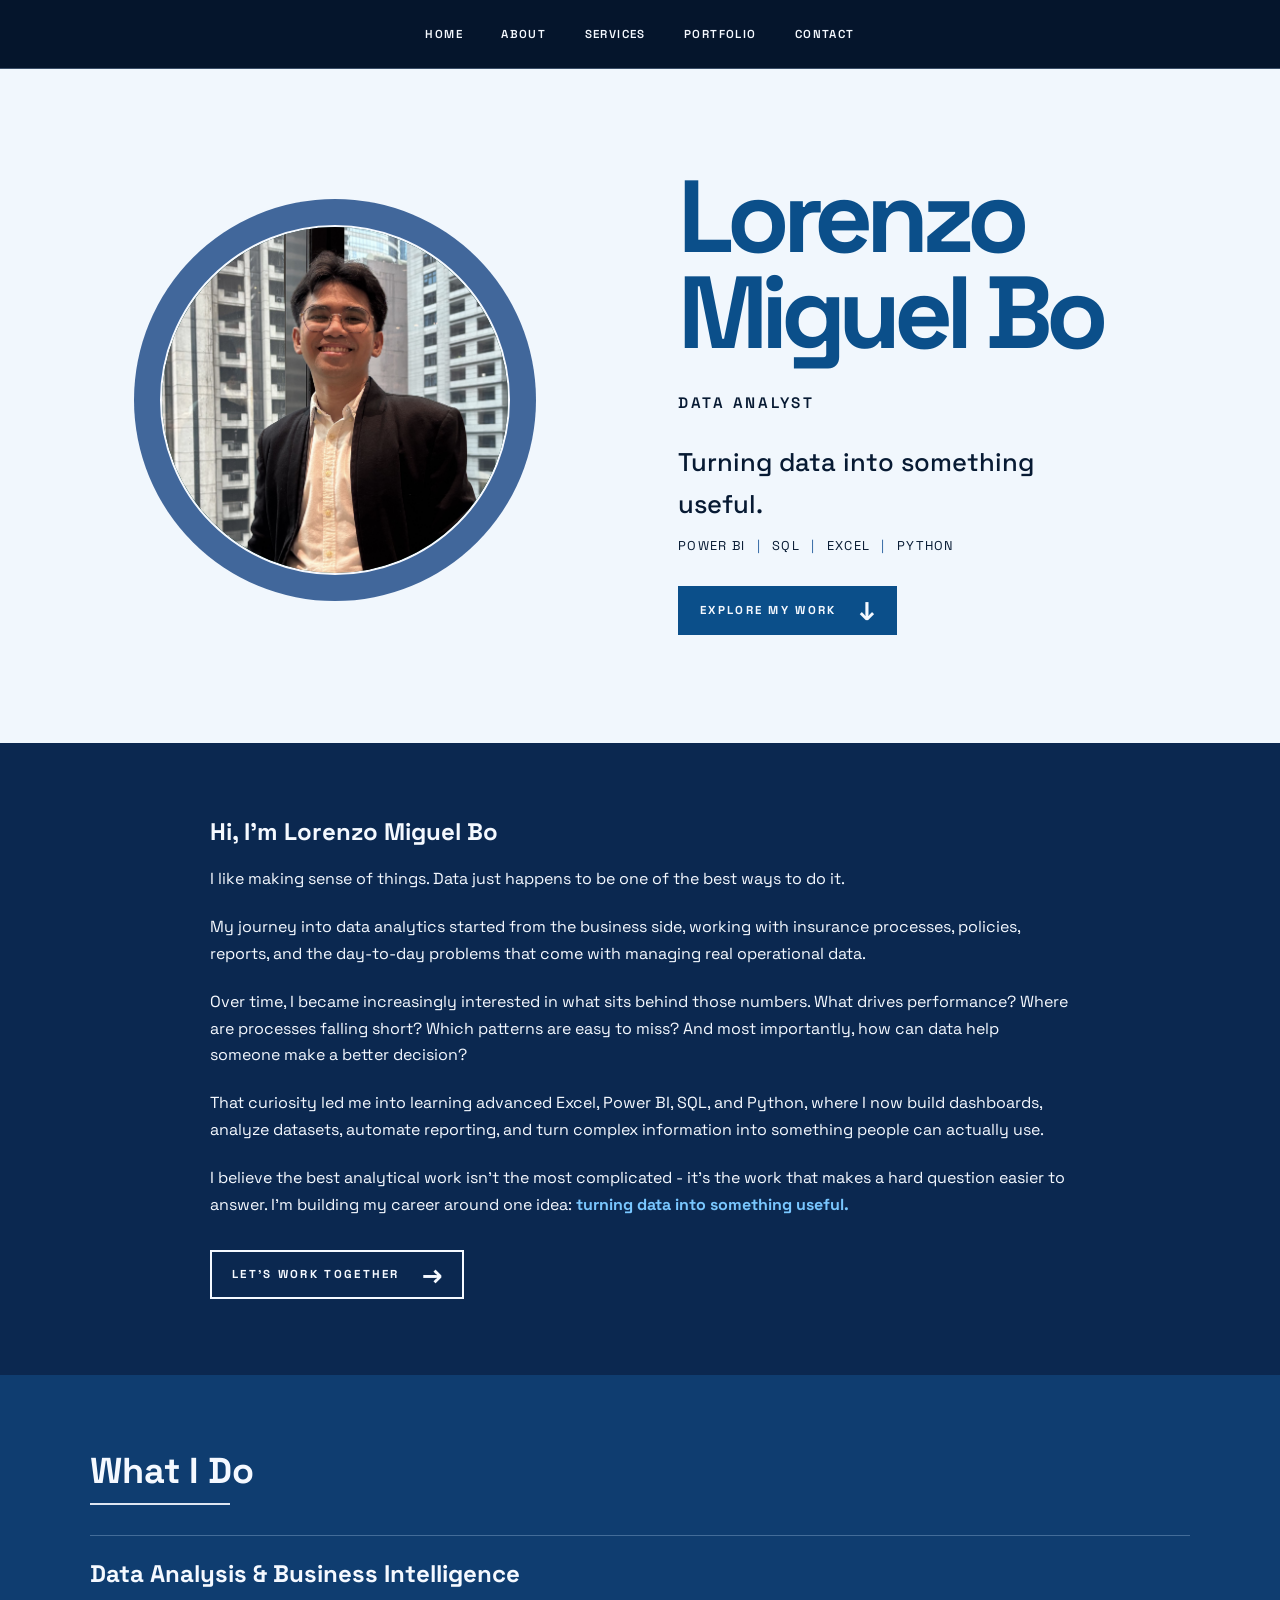
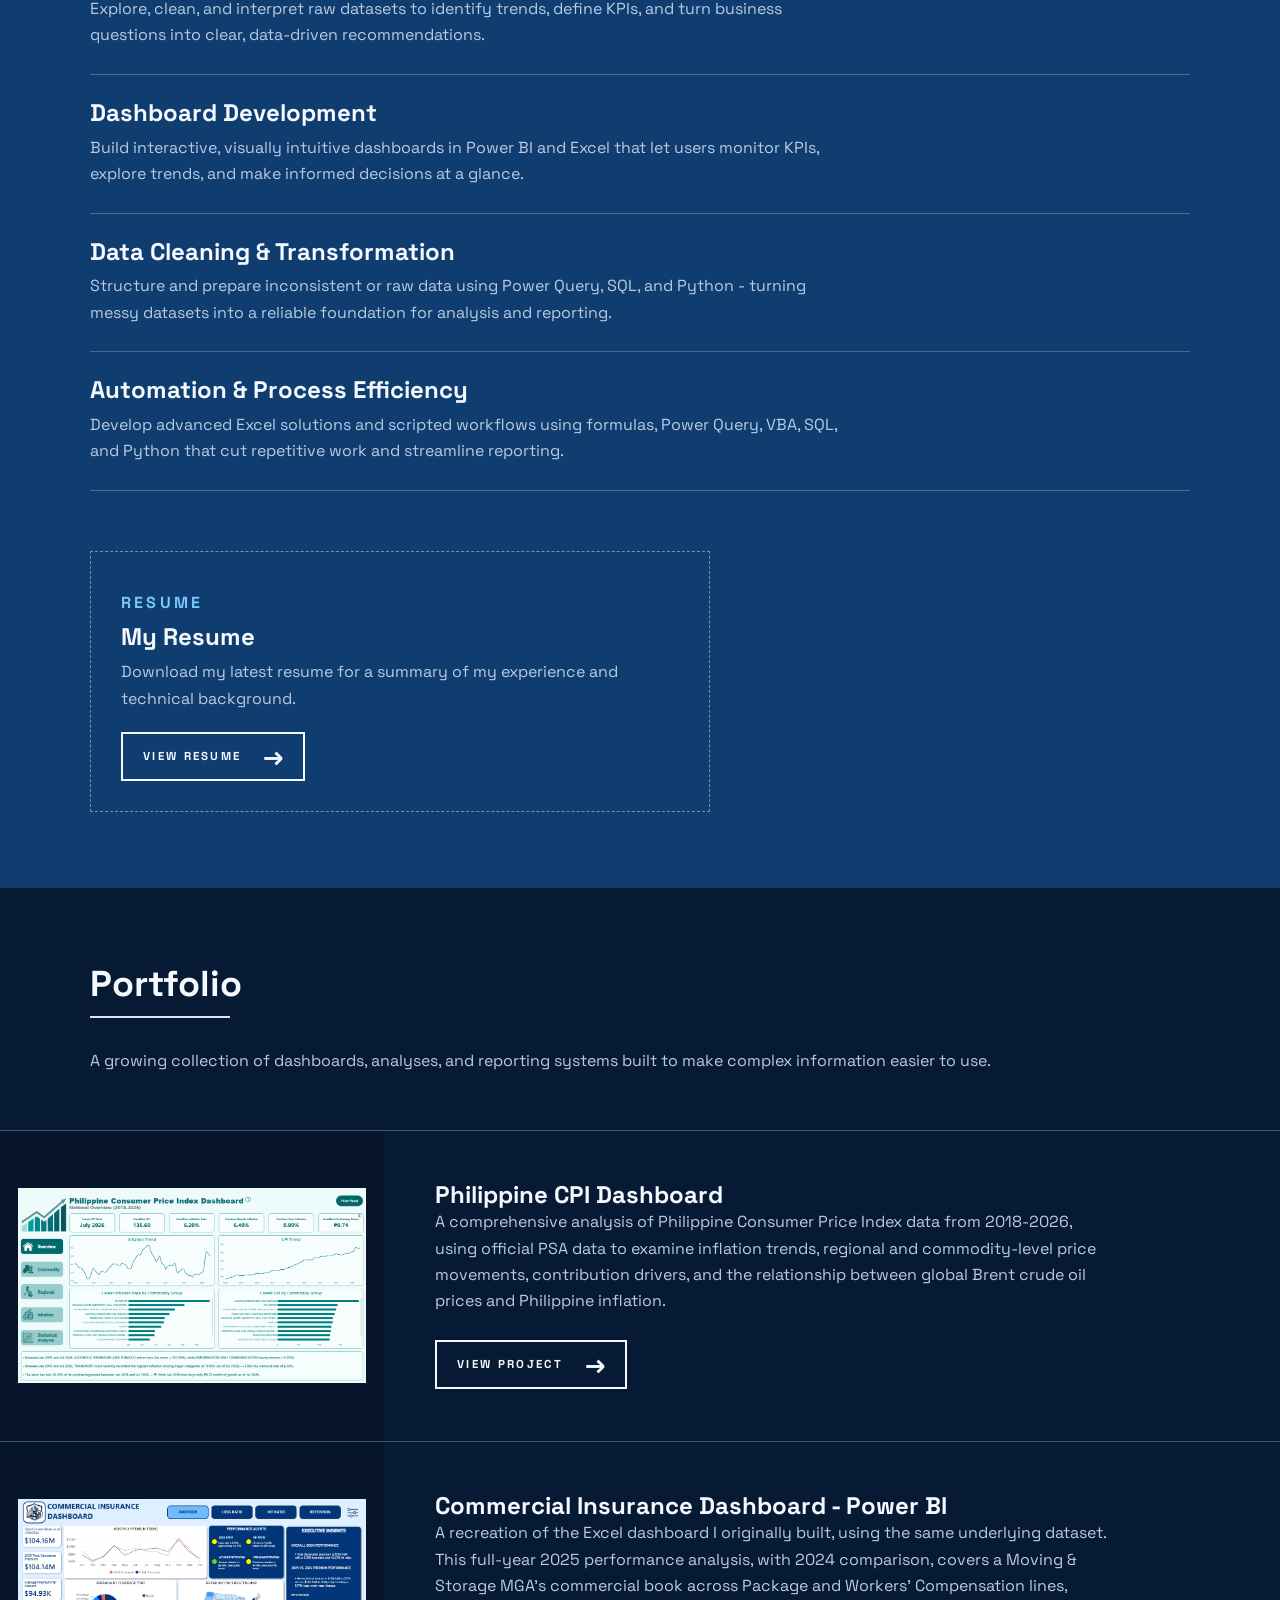
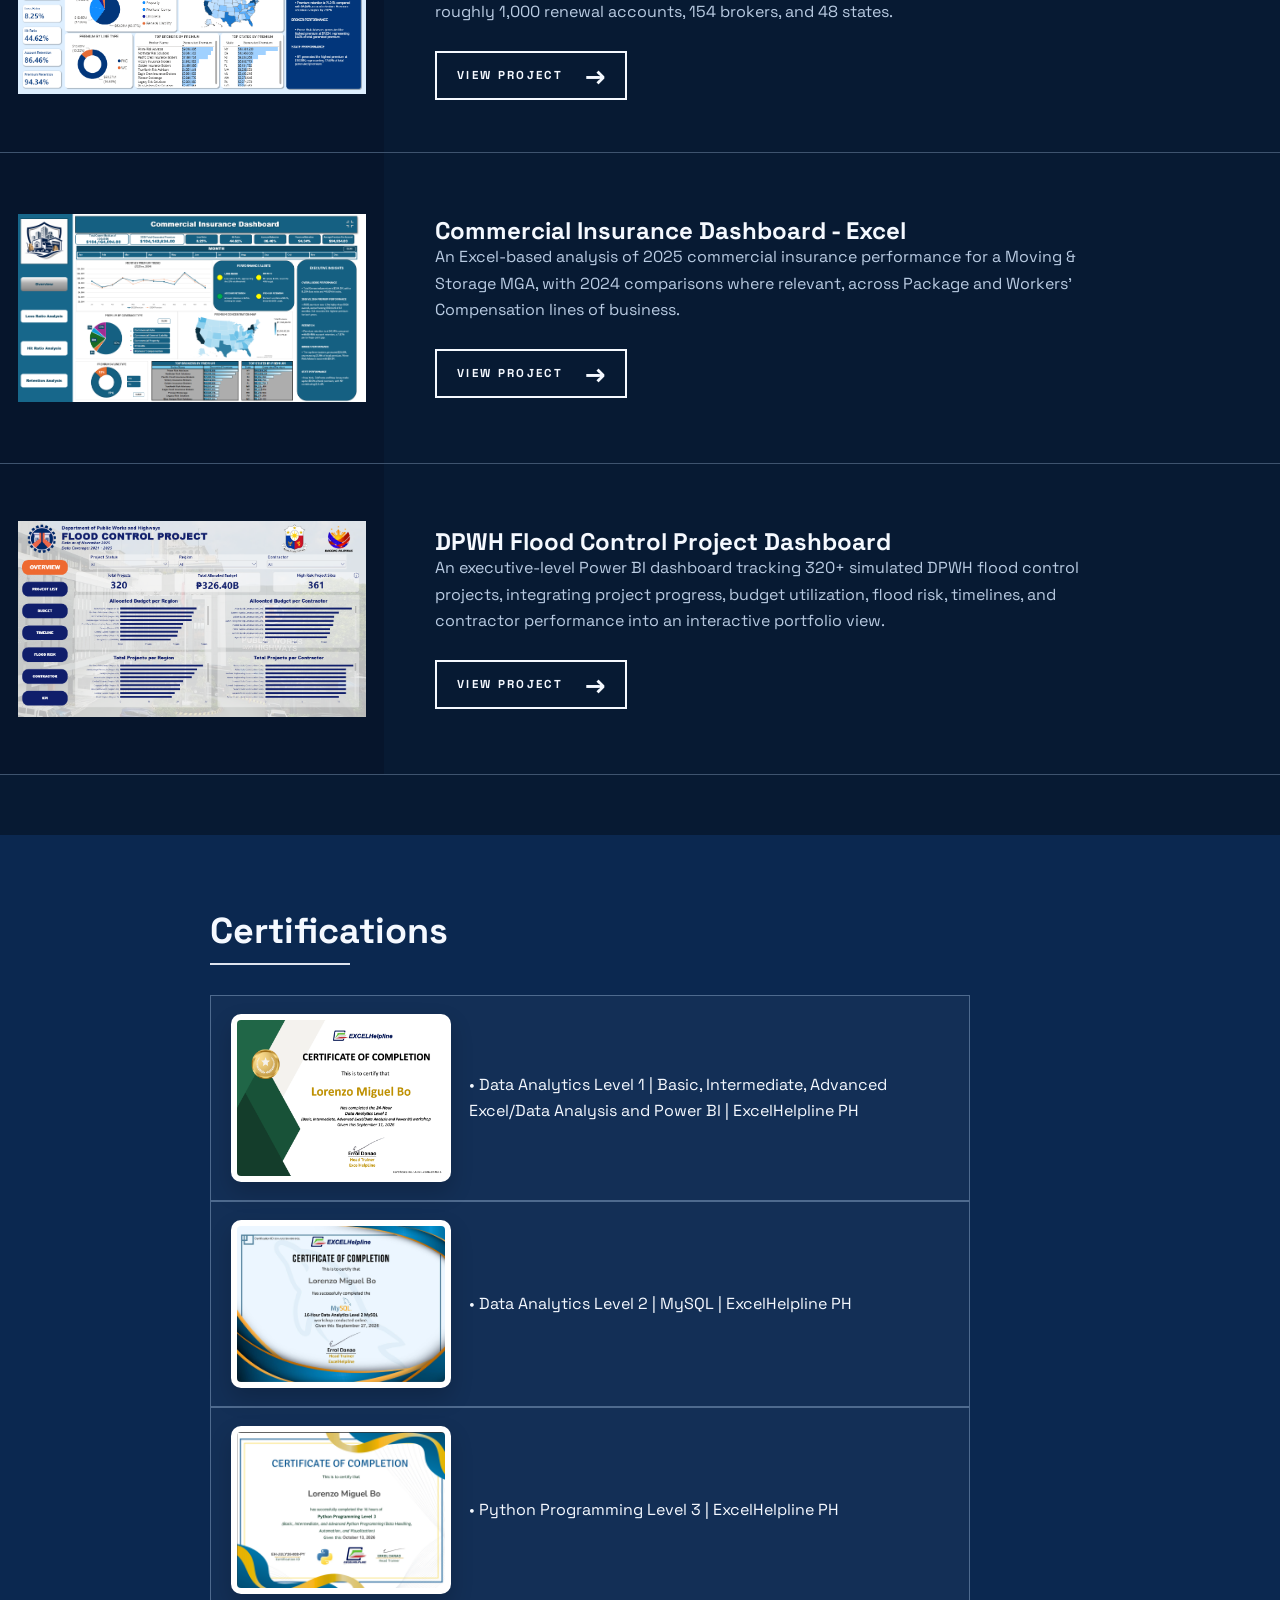
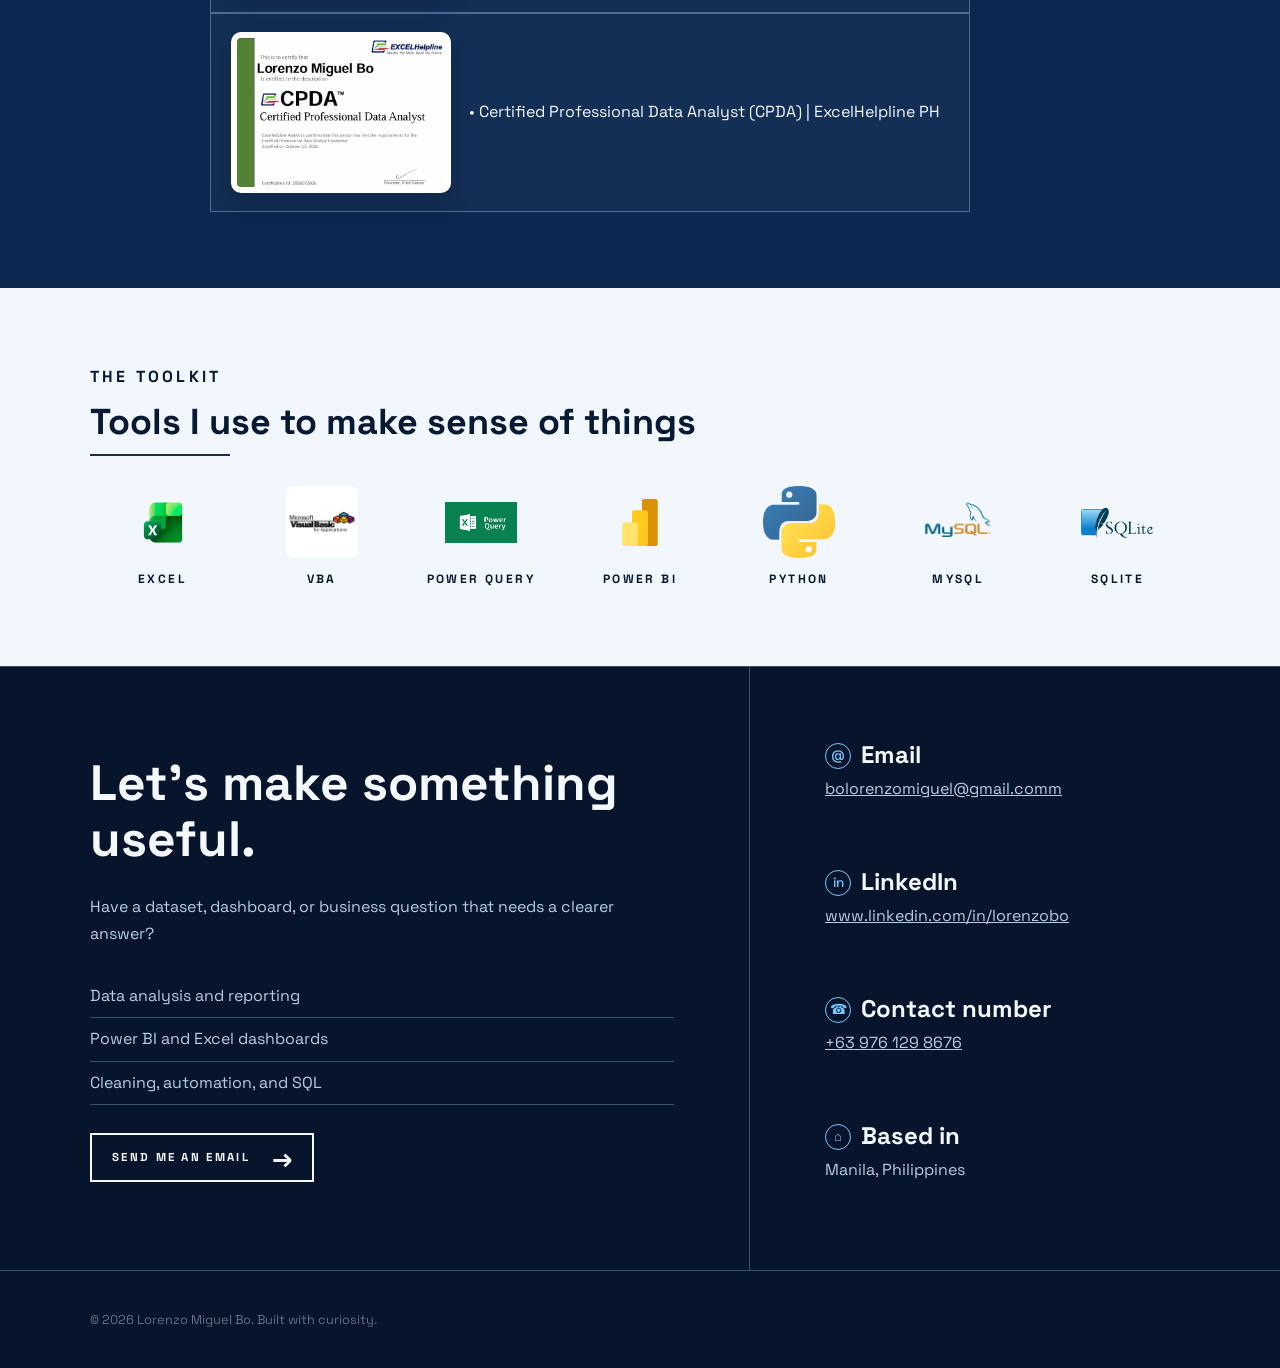
==== commit 12e9f290: "Added CPDA Certificate" ====
--- a/index.html
+++ b/index.html
@@ -110,6 +110,10 @@
           <img src="Certificates/Lorenzo Miguel Bo - Python Programming Level 3 Certification.png" alt="Python Programming Level 3 certificate from ExcelHelpline PH">
           <p>• Python Programming Level 3 | ExcelHelpline PH</p>
         </div>
+        <div class="certificate-item">
+          <img src="Certificates/Certified Professional Data Analyst Certificate.png" alt="Certified Professional Data Analyst certificate from ExcelHelpline PH">
+          <p>• Certified Professional Data Analyst (CPDA) | ExcelHelpline PH</p>
+        </div>
       </div>
     </section>
 
